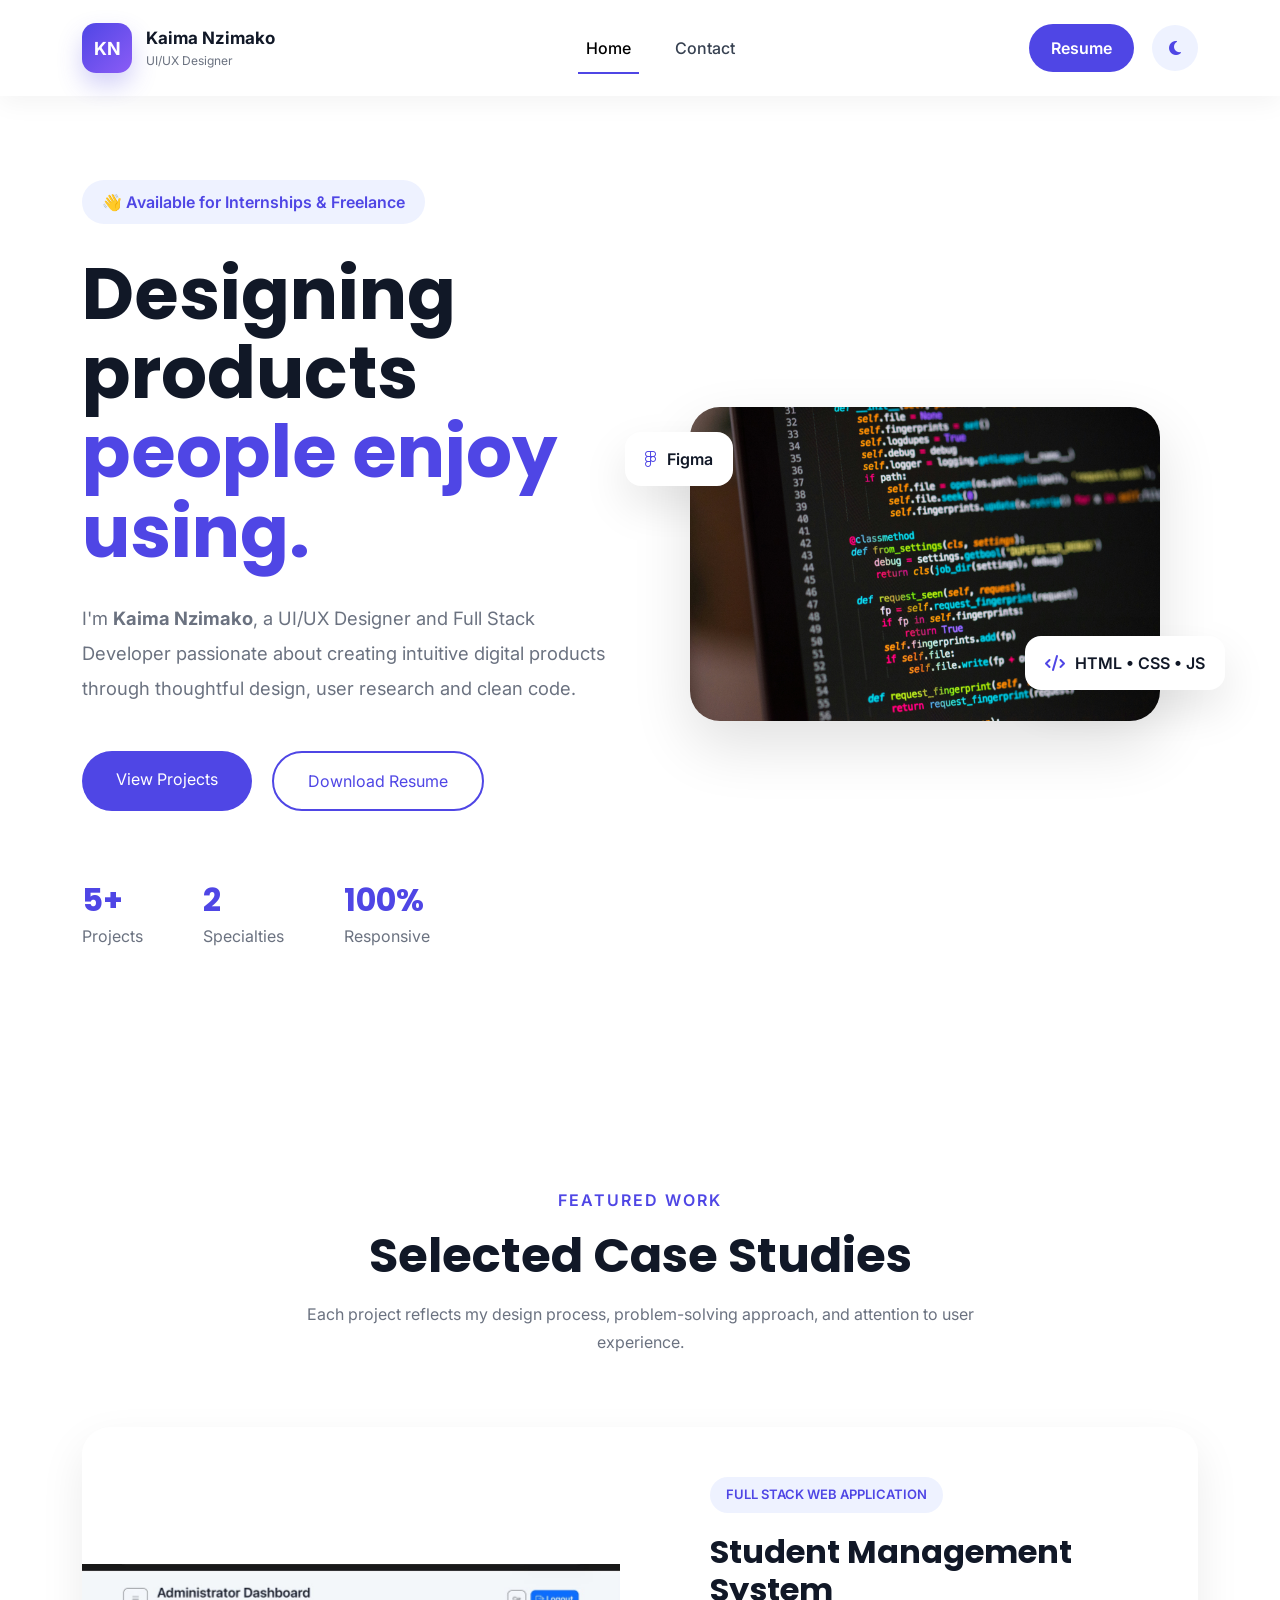
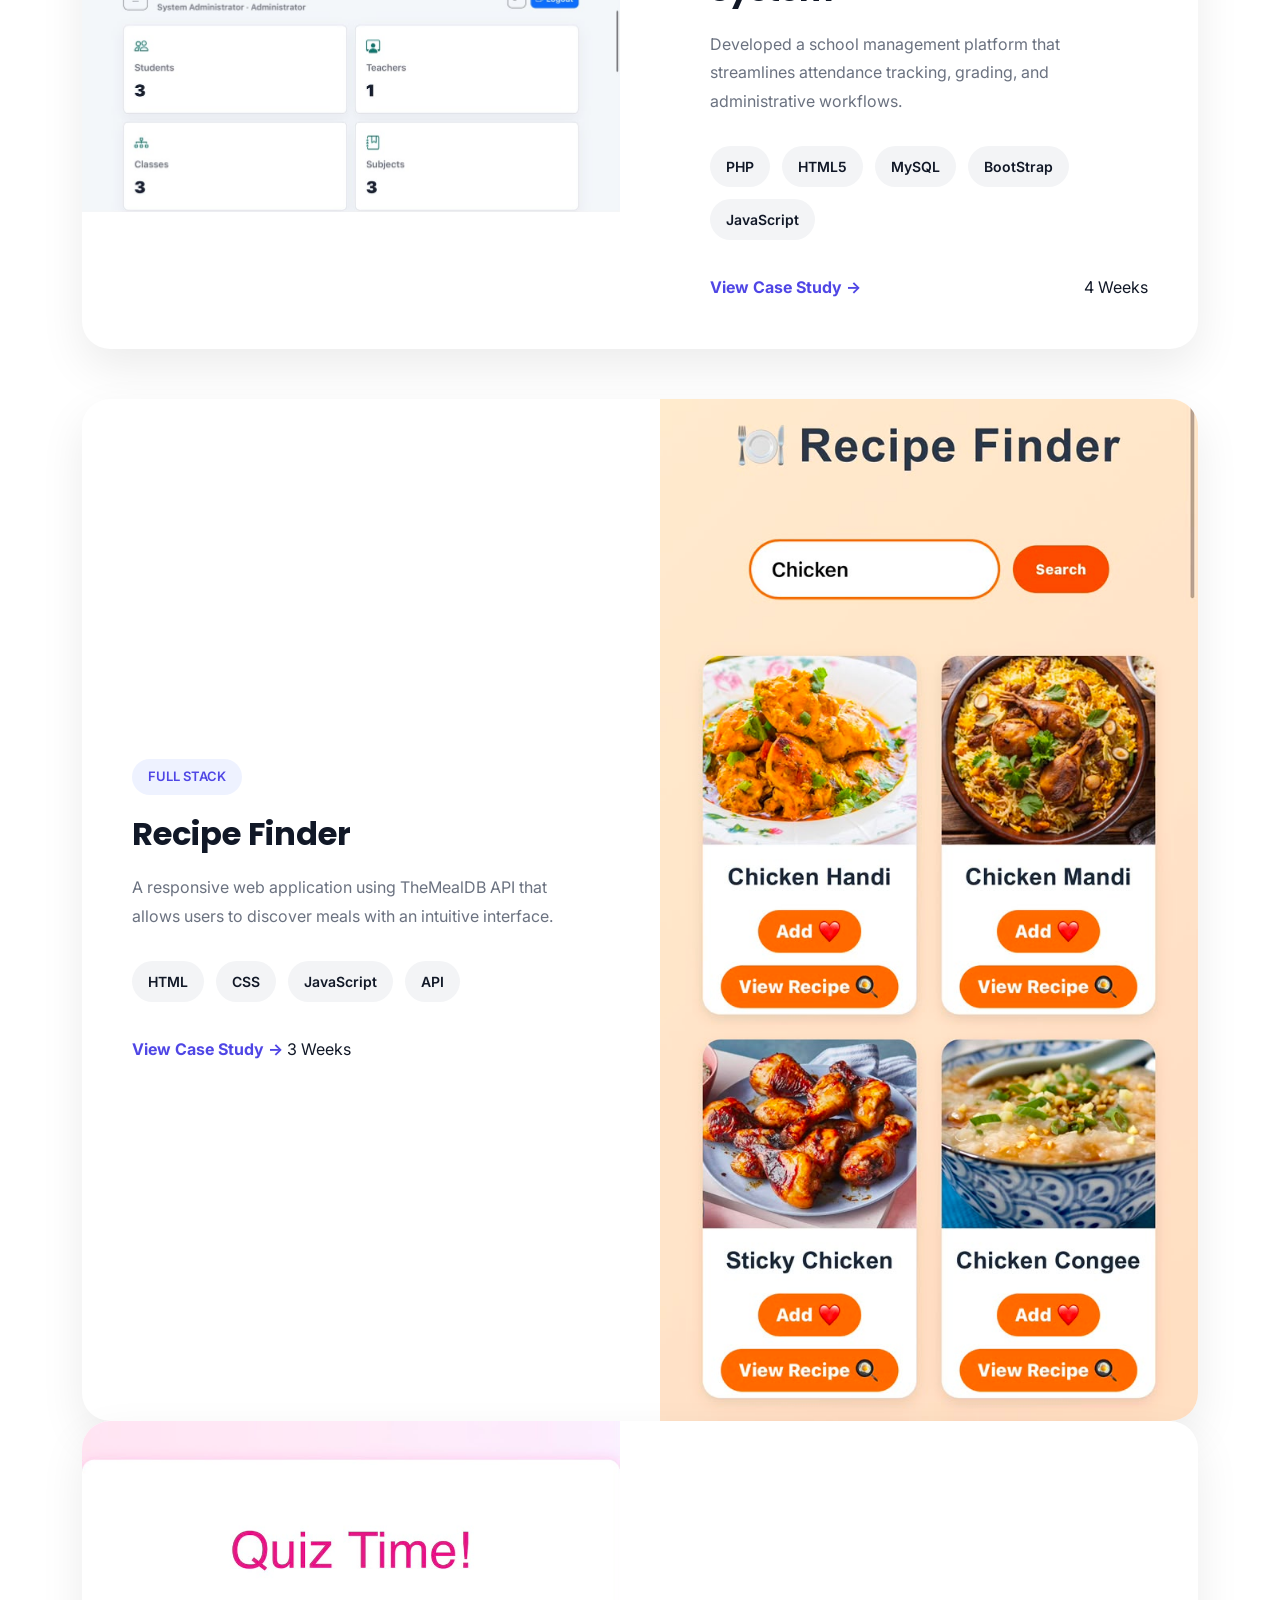
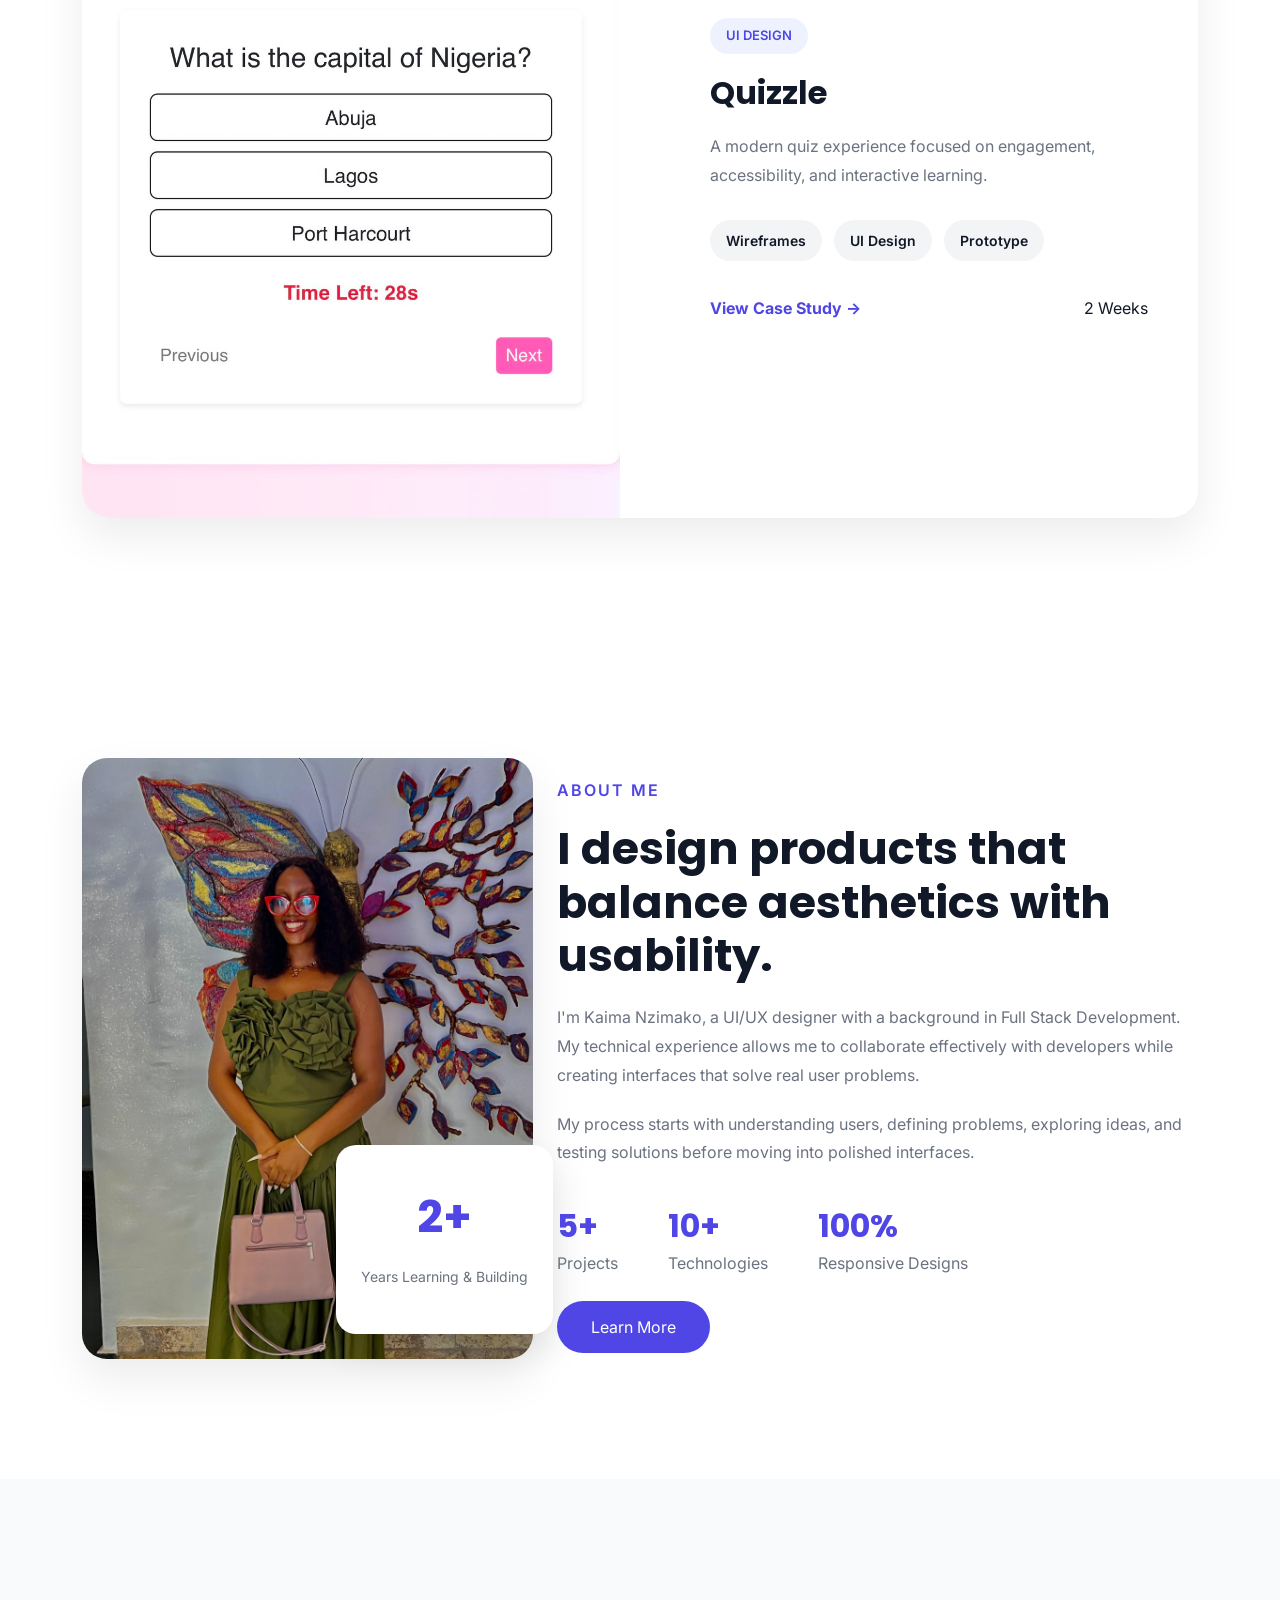
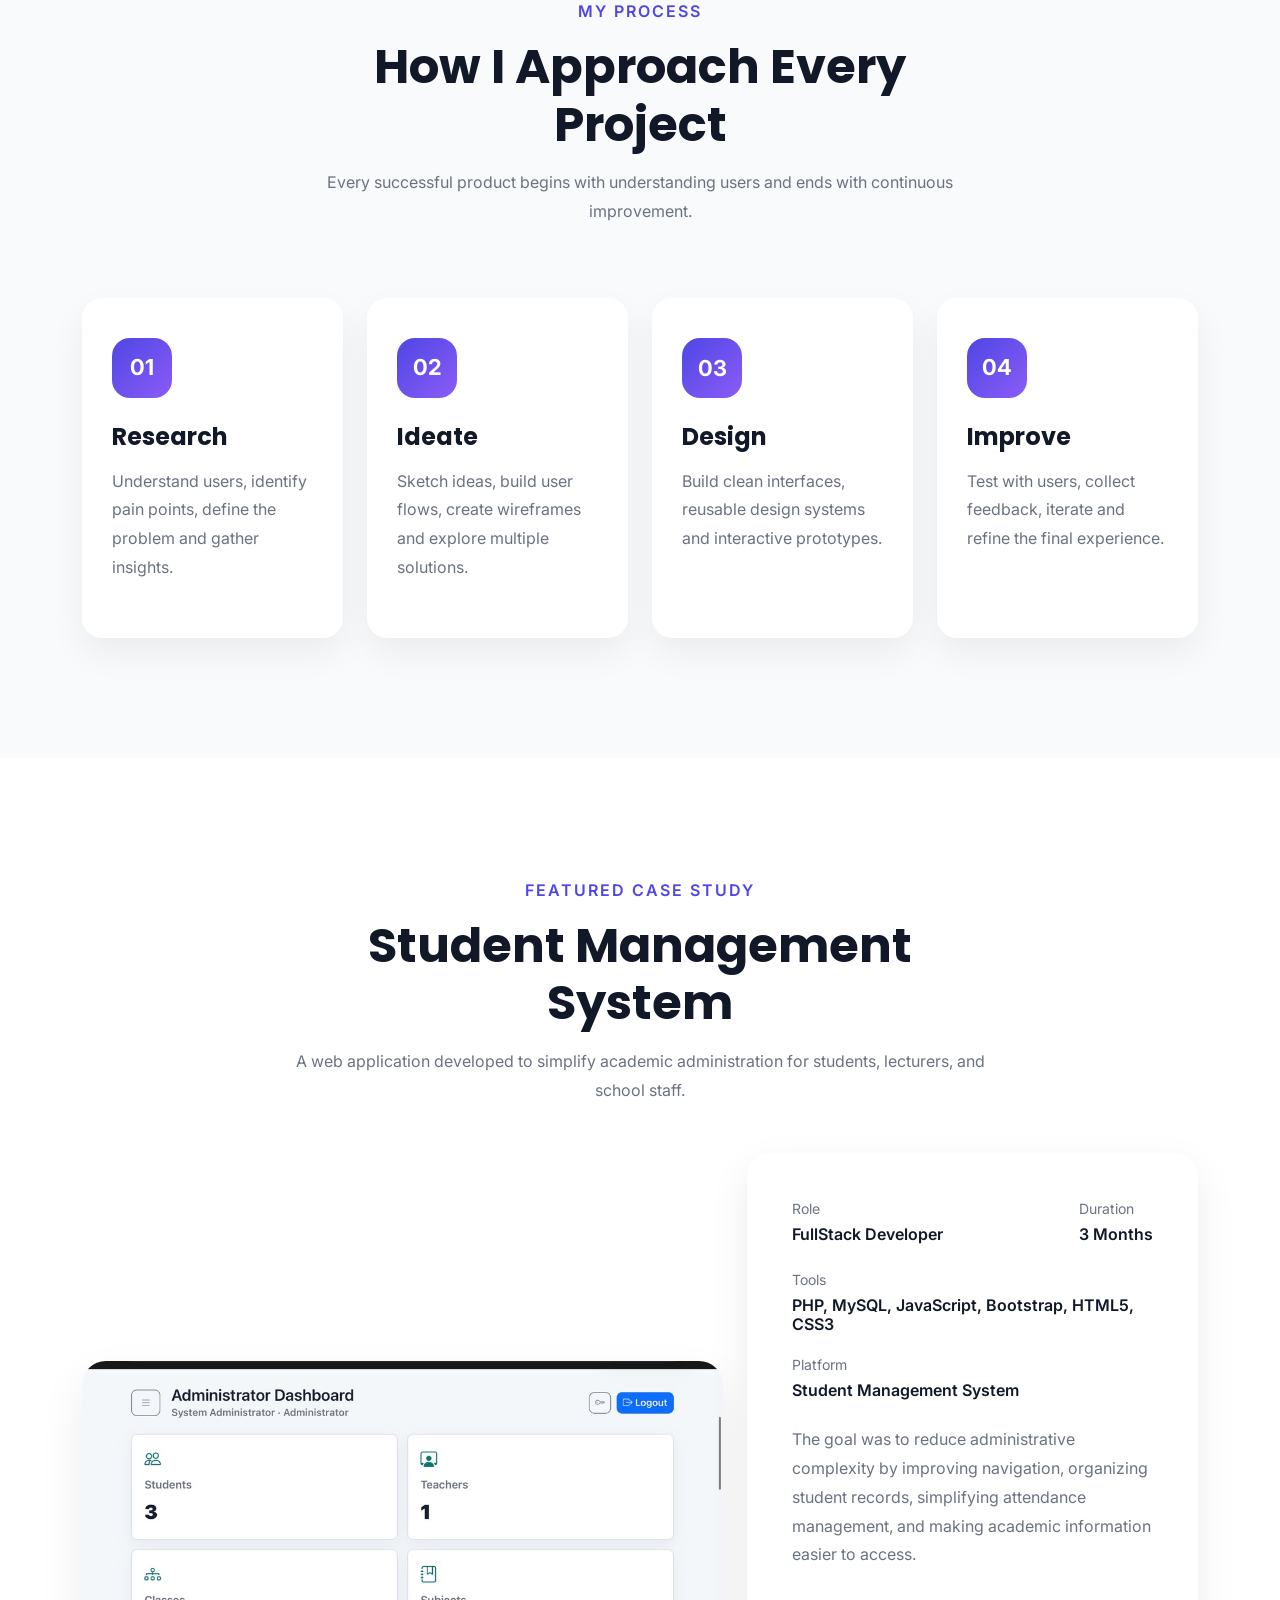
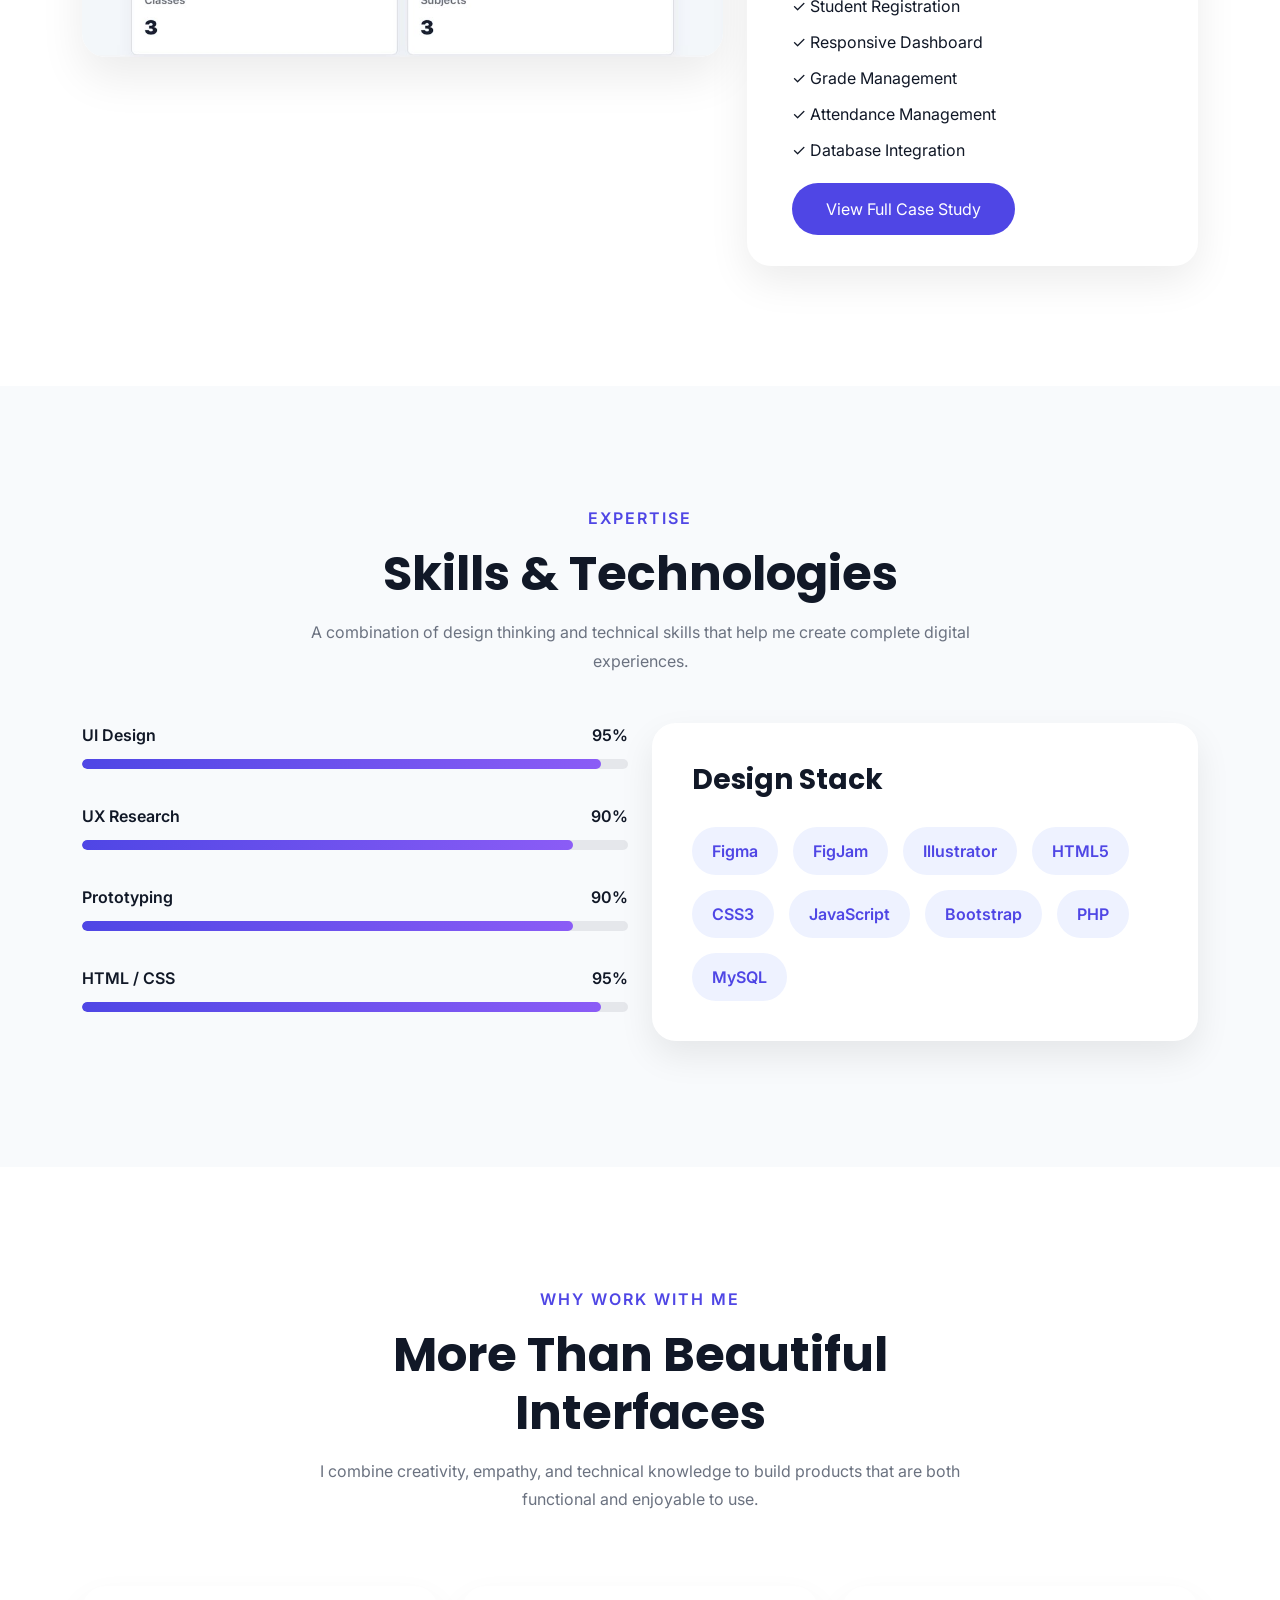
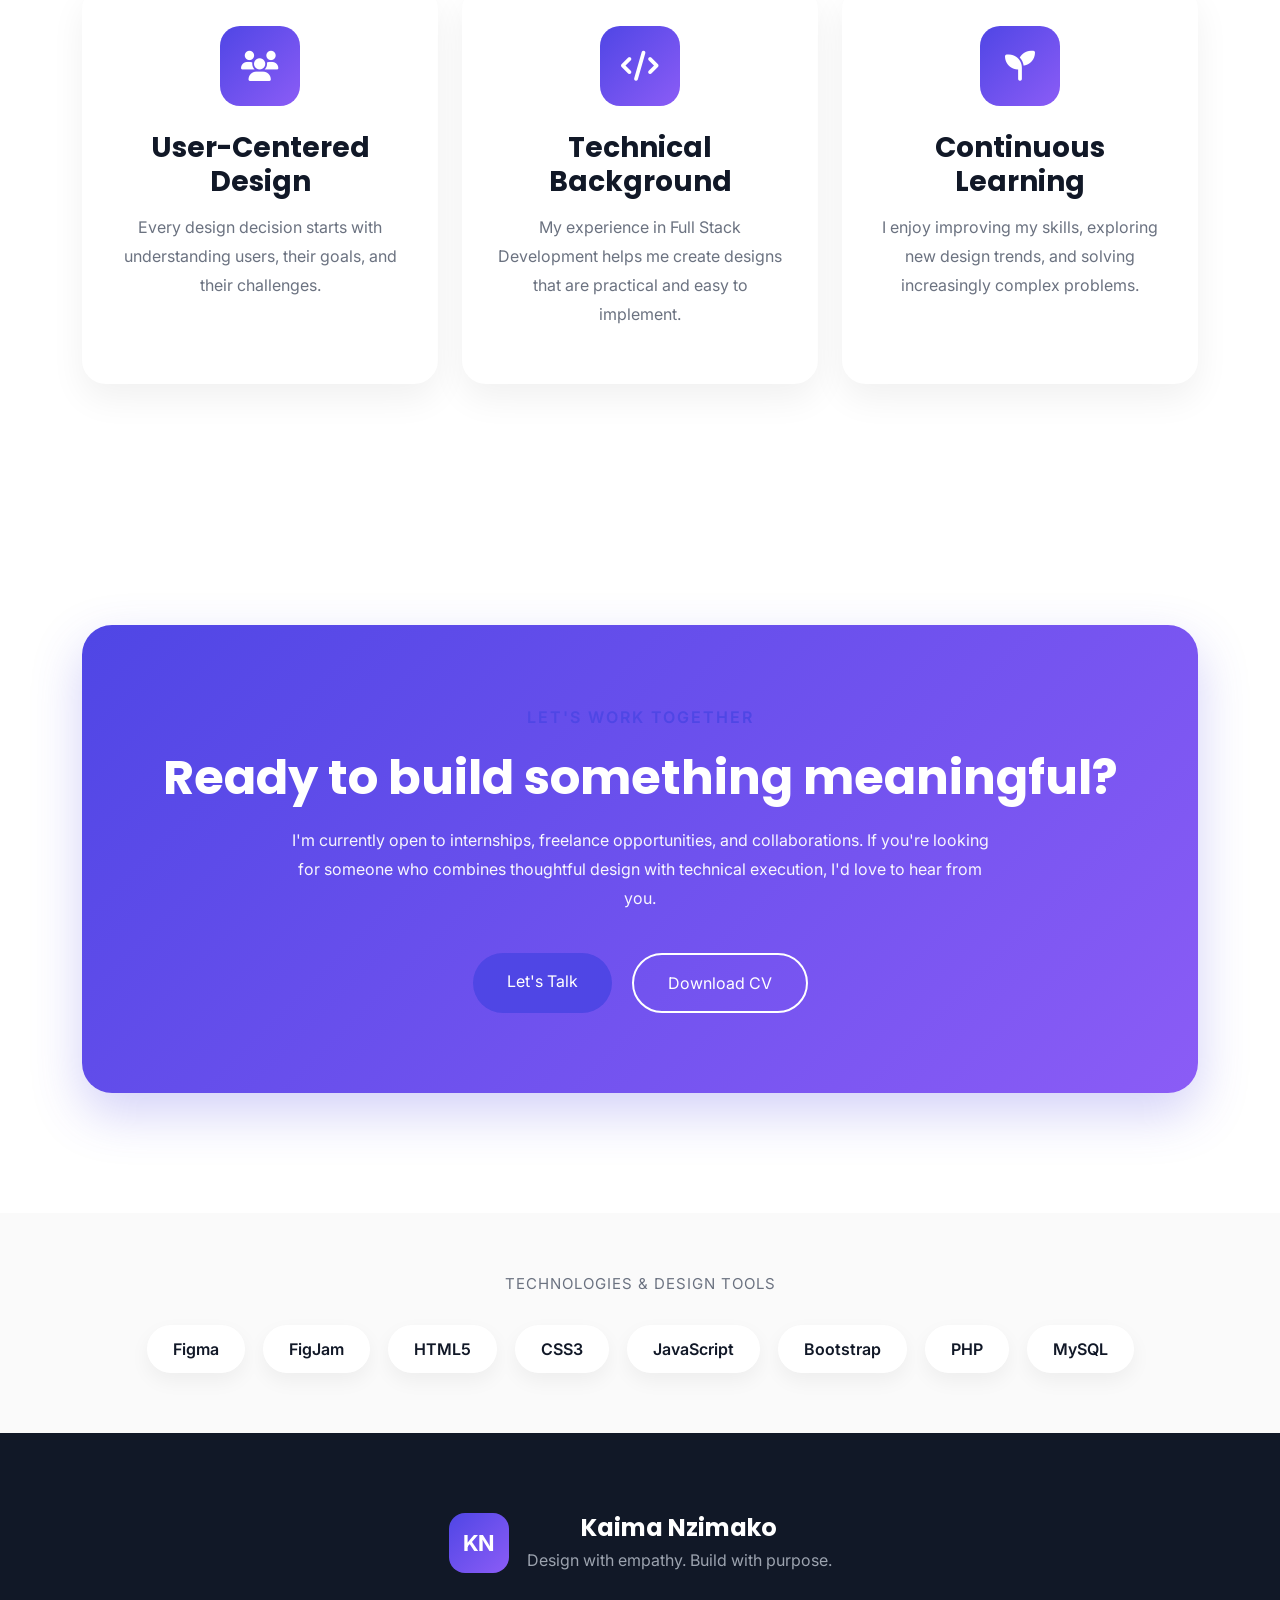
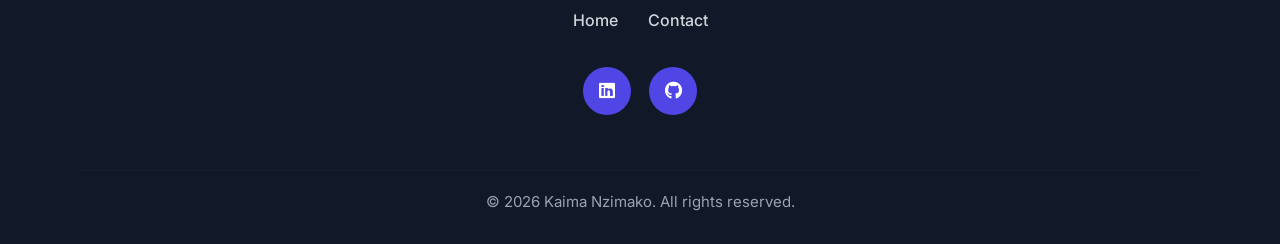
==== index.html @ 5ee88fd6 "first commit" ====
<!DOCTYPE html>
<html lang="en">

<head>
    <meta charset="UTF-8">
    <meta name="viewport" content="width=device-width, initial-scale=1.0">

    <title>Kaima Nzimako | UI/UX Designer</title>

    <meta name="description"
        content="Portfolio of Kaima Nzimako, UI/UX Designer and Full Stack Developer.">

    <!-- Google Fonts -->
    <link rel="preconnect" href="https://fonts.googleapis.com">
    <link rel="preconnect" href="https://fonts.gstatic.com" crossorigin>

    <link href="https://fonts.googleapis.com/css2?family=Poppins:wght@400;500;600;700&family=Inter:wght@400;500;600&display=swap"
        rel="stylesheet">

    <!-- Bootstrap -->
    <link href="https://cdn.jsdelivr.net/npm/bootstrap@5.3.3/dist/css/bootstrap.min.css"
        rel="stylesheet">

    <!-- Font Awesome -->
    <link rel="stylesheet"
        href="https://cdnjs.cloudflare.com/ajax/libs/font-awesome/6.5.2/css/all.min.css">

        <!-- AOS Animation -->

          <link rel="stylesheet"      
          href="https://unpkg.com/aos@2.3.4/dist/aos.css">

    <!-- Your CSS -->
    <link rel="stylesheet" href="assets/css/style.css">
    <link rel="stylesheet" href="assets/css/responsive.css">
</head>

<body>

    <!-- ================= NAVBAR ================= -->
<nav class="navbar navbar-expand-lg fixed-top custom-navbar">

    <div class="container">

        <a class="navbar-brand logo" href="index.html">

            <div class="logo-icon">
                KN
            </div>

            <div class="logo-text">
                <span>Kaima Nzimako</span>
                <small>UI/UX Designer</small>
            </div>

        </a>

        <button
            class="navbar-toggler"
            type="button"
            data-bs-toggle="collapse"
            data-bs-target="#navbarMenu"
            aria-controls="navbarMenu"
            aria-expanded="false"
            aria-label="Toggle navigation">

            <i class="fa-solid fa-bars"></i>

        </button>

        <div class="collapse navbar-collapse" id="navbarMenu">

            <ul class="navbar-nav mx-auto">

                <li class="nav-item">
                    <a class="nav-link active" href="index.html">Home</a>
                </li>

    

                <li class="nav-item">
                    <a class="nav-link" href="pages/contact.html">Contact</a>
                </li>

            </ul>

            <div class="nav-actions">

                <a
                    href="resume/kaima_nzimako_resume.pdf"
                    class="resume-btn"
                    download>

                    Resume

                </a>

                <button id="themeToggle" class="theme-btn">

                    <i class="fa-solid fa-moon"></i>

                </button>

            </div>

        </div>

    </div>

</nav>

    <!-- ================= HERO ================= -->

<section class="hero" data-aos="fade-up">

    <div class="container">

        <div class="row align-items-center gy-5">

            <!-- Left -->

            <div class="col-lg-6" data-aos="fade-right">

                <span class="hero-badge">
                    👋 Available for Internships & Freelance
                </span>

                <h1>

                    Designing products

                    <span>people enjoy using.</span>

                </h1>

                <p>

                    I'm <strong>Kaima Nzimako</strong>, a UI/UX Designer and Full Stack Developer passionate about creating intuitive digital products through thoughtful design, user research and clean code.

                </p>

                <div class="hero-buttons">

                    <a href="pages/projects.html" class="btn-primary-custom">

                        View Projects

                    </a>

                    <a href="resume/Kaima_Nzimako_Resume.pdf"
                        class="btn-secondary-custom"
                        download>

                        Download Resume

                    </a>

                </div>

                <div class="hero-stats">

                    <div>

                        <h3>5+</h3>

                        <span>Projects</span>

                    </div>

                    <div>

                        <h3>2</h3>

                        <span>Specialties</span>

                    </div>

                    <div>

                        <h3>100%</h3>

                        <span>Responsive</span>

                    </div>

                </div>

            </div>

            <!-- Right -->

            <div class="col-lg-6" data-aos="fade-left">

                <div class="hero-image-wrapper">

                    <div class="floating-card figma">

                        <i class="fa-brands fa-figma"></i>

                        Figma

                    </div>

                    <div class="floating-card code">

                        <i class="fa-solid fa-code"></i>

                        HTML • CSS • JS

                    </div>

                    <img
                        src="assets/images/hero3.jpg"
                        class="hero-image"
                        alt="Kaima Nzimako">

                </div>

            </div>

        </div>

    </div>

</section>

<!-- ================= FEATURED PROJECTS ================= -->

<section class="featured-projects" data-aos="fade-up">

    <div class="container">

        <div class="section-heading text-center">

            <span class="section-tag">
                FEATURED WORK
            </span>

            <h2>
                Selected Case Studies
            </h2>

            <p>
                Each project reflects my design process, problem-solving approach, and attention to user experience.
            </p>

        </div>

        <div class="projects-grid">

            <!-- Student Management -->

            <article class="featured-card" data-aos="fade-up">

                <div class="project-image">

                    <img src="./assets/images/student-management.jpeg"
                        alt="Student Management System">

                </div>

                <div class="project-details">

                    <span class="project-label">
                        FULL STACK WEB APPLICATION
                    </span>

                    <h3>
                        Student Management System
                    </h3>

                    <p>

                        Developed a school management platform that streamlines attendance tracking, grading, and administrative workflows.

                    </p>

                    <div class="project-tags">

                        <span>PHP</span>
                      <span>HTML5</span>
                        <span>MySQL</span>
                        <span>BootStrap</span>
                        <span>JavaScript</span>

                    </div>

                    <div class="project-footer">

                        <a href="case-studies/student-management.html" class="project-btn">

                            View Case Study →

                        </a>
                      

                        <span>4 Weeks</span>

                    </div>

                </div>

            </article>

            <!-- Recipe Finder -->

            <article class="featured-card reverse" data-aos="fade-up" data-aos-delay="150">

                <div class="project-image">

                    <img src="./assets/images/recipe-finder.jpeg"
                        alt="Recipe Finder">

                </div>

                <div class="project-details">

                    <span class="project-label">

                        FULL STACK

                    </span>

                    <h3>

                        Recipe Finder

                    </h3>

                    <p>

                        A responsive web application using TheMealDB API that allows users to discover meals with an intuitive interface.

                    </p>

                    <div class="project-tags">

                        <span>HTML</span>

                        <span>CSS</span>

                        <span>JavaScript</span>

                        <span>API</span>

                    </div>
                       <a href="case-studies/recipe-finder.html" class="project-btn">
                         View Case Study →
                        </a>

                        <span>3 Weeks</span>
                    </div>
                </div>
            </article>

            <!-- Quizzle -->

            <article class="featured-card" data-aos="fade-up" data-aos-delay="300">

                <div class="project-image">

                    <img src="./assets/images/quizzle.jpeg"
                        alt="Quizzle">

                </div>

                <div class="project-details">

                    <span class="project-label">

                        UI DESIGN

                    </span>

                    <h3>

                        Quizzle

                    </h3>

                    <p>

                        A modern quiz experience focused on engagement, accessibility, and interactive learning.

                    </p>

                    <div class="project-tags">

                        <span>Wireframes</span>

                        <span>UI Design</span>

                        <span>Prototype</span>

                    </div>

                    <div class="project-footer">

                        <a href="case-studies/quizzle.html" class="project-btn">
                            View Case Study →
                        </a>
                        

                        <span>2 Weeks</span>

                    </div>

                </div>

            </article>

        </div>

    </div>

</section>
<!-- ================= ABOUT PREVIEW ================= -->

<section class="about-preview" data-aos="fade-up">

    <div class="container">

        <div class="row align-items-center">

            <div class="col-lg-5" data-aos="fade-right">

                <div class="about-image-wrapper">

                    <img src="./assets/images/kaima.jpeg"
                        alt="Kaima Nzimako"
                        class="about-image">

                    <div class="experience-card">

                        <h2>2+</h2>

                        <p>Years Learning & Building</p>

                    </div>

                </div>

            </div>

            <div class="col-lg-7" data-aos="fade-left">

                <span class="section-tag">

                    ABOUT ME

                </span>

                <h2>

                    I design products that balance aesthetics with usability.

                </h2>

                <p>

                    I'm Kaima Nzimako, a UI/UX designer with a background in Full Stack Development. My technical experience allows me to collaborate effectively with developers while creating interfaces that solve real user problems.

                </p>

                <p>

                    My process starts with understanding users, defining problems, exploring ideas, and testing solutions before moving into polished interfaces.

                </p>

                <div class="about-stats">

                    <div>

                        <h3>5+</h3>

                        <span>Projects</span>

                    </div>

                    <div>

                        <h3>10+</h3>

                        <span>Technologies</span>

                    </div>

                    <div>

                        <h3>100%</h3>

                        <span>Responsive Designs</span>

                    </div>

                </div>

                <a href="pages/about.html"
                    class="btn-primary-custom">

                    Learn More

                </a>

            </div>

        </div>

    </div>

</section>

<!-- ================= MY PROCESS ================= -->

<section class="process-section" data-aos="fade-up">

    <div class="container">

        <div class="section-heading text-center">

            <span class="section-tag">
                MY PROCESS
            </span>

            <h2>
                How I Approach Every Project
            </h2>

            <p>

                Every successful product begins with understanding users and ends with continuous improvement.

            </p>

        </div>

        <div class="row g-4 mt-5">

            <div class="col-lg-3 col-md-6">

                <div class="process-card" data-aos="zoom-in">

                    <div class="process-number">

                        01

                    </div>

                    <h4>Research</h4>

                    <p>

                        Understand users, identify pain points, define the problem and gather insights.

                    </p>

                </div>

            </div>

            <div class="col-lg-3 col-md-6">

                <div class="process-card" data-aos="zoom-in" data-aos-delay="100">

                    <div class="process-number">

                        02

                    </div>

                    <h4>Ideate</h4>

                    <p>

                        Sketch ideas, build user flows, create wireframes and explore multiple solutions.

                    </p>

                </div>

            </div>

            <div class="col-lg-3 col-md-6">

                <div class="process-card" data-aos="zoom-in" data-aos-delay="300">

                    <div class="process-number">

                        03

                    </div>

                    <h4>Design</h4>

                    <p>

                        Build clean interfaces, reusable design systems and interactive prototypes.

                    </p>

                </div>

            </div>

            <div class="col-lg-3 col-md-6">

                <div class="process-card" data-aos="zoom-in" data-aos-delay="300">

                    <div class="process-number">

                        04

                    </div>

                    <h4>Improve</h4>

                    <p>

                        Test with users, collect feedback, iterate and refine the final experience.

                    </p>

                </div>

            </div>

        </div>

    </div>

</section>

<!-- ================= FEATURED CASE STUDY ================= -->

<section class="featured-case-study" data-aos="fade-up">

    <div class="container">

        <div class="section-heading text-center" data-aos="fade-up">

            <span class="section-tag">

                FEATURED CASE STUDY

            </span>

            <h2>

                Student Management System

            </h2>

            <p>

                A web application developed to simplify academic administration for students, lecturers, and school staff.

            </p>

        </div>

        <div class="row align-items-center mt-5">

            <div class="col-lg-7" data-aos="fade-right">

                <img src="./assets/images/student-management.jpeg"
                    alt="Student Management Dashboard"
                    class="case-study-image">

            </div>

            <div class="col-lg-5" data-aos="fade-left">

                <div class="case-study-card">

                    <div class="case-meta">

                        <div>

                            <small>Role</small>

                            <h6>FullStack Developer</h6>

                        </div>

                        <div>

                            <small>Duration</small>

                            <h6>3 Months</h6>

                        </div>

                    </div>

                    <div class="case-meta">

                        <div>

                            <small>Tools</small>

                            <h6>PHP, MySQL, JavaScript, Bootstrap, HTML5, CSS3</h6>

                        </div>

                        <div>

                            <small>Platform</small>

                            <h6>Student Management System</h6>

                        </div>

                    </div>

                    <p>

                        The goal was to reduce administrative complexity by improving navigation, organizing student records, simplifying attendance management, and making academic information easier to access.

                    </p>

                    <ul>

                        <li>✓ Student Registration</li>
                        <li>✓ Responsive Dashboard</li>
                        <li>✓ Grade Management</li>
                        <li>✓ Attendance Management</li>
                        <li>✓ Database Integration</li>

                    </ul>

                    <a href="case-studies/student-management.html"
                        class="btn-primary-custom">

                        View Full Case Study

                    </a>

                </div>

            </div>

        </div>

    </div>

</section>
<!-- ================= SKILLS ================= -->

<section class="skills-section" data-aos="fade-up">

    <div class="container">

        <div class="section-heading text-center">

            <span class="section-tag">

                EXPERTISE

            </span>

            <h2>

                Skills & Technologies

            </h2>

            <p>

                A combination of design thinking and technical skills that help me create complete digital experiences.

            </p>

        </div>

        <div class="row mt-5">

            <!-- Left -->

            <div class="col-lg-6" data-aos="fade-right">

                <div class="skill">

                    <div class="skill-title">

                        <span>UI Design</span>

                        <span>95%</span>

                    </div>

                    <div class="skill-bar">

                        <div class="skill-progress ui"></div>

                    </div>

                </div>

                <div class="skill">

                    <div class="skill-title">

                        <span>UX Research</span>

                        <span>90%</span>

                    </div>

                    <div class="skill-bar">

                        <div class="skill-progress ux"></div>

                    </div>

                </div>

                <div class="skill">

                    <div class="skill-title">

                        <span>Prototyping</span>

                        <span>90%</span>

                    </div>

                    <div class="skill-bar">

                        <div class="skill-progress proto"></div>

                    </div>

                </div>

                <div class="skill">

                    <div class="skill-title">

                        <span>HTML / CSS </span>

                        <span>95%</span>

                    </div>

                    <div class="skill-bar">

                        <div class="skill-progress html"></div>

                    </div>

                </div>

            </div>

            <!-- Right -->

            <div class="col-lg-6" data-aos="fade-left">

                <div class="tools-card">

                    <h3>Design Stack</h3>

                    <div class="tool-grid">

                        <span>Figma</span>

                        <span>FigJam</span>

                        <span>Illustrator</span>

                        <span>HTML5</span>

                        <span>CSS3</span>

                        <span>JavaScript</span>

                        <span>Bootstrap</span>

                        <span>PHP</span>

                        <span>MySQL</span>

                    </div>

                </div>

            </div>

        </div>

    </div>

</section>

<!-- ================= WHY WORK WITH ME ================= -->

<section class="why-me" data-aos="fade-up">

    <div class="container">

        <div class="section-heading text-center">

            <span class="section-tag">

                WHY WORK WITH ME

            </span>

            <h2>

                More Than Beautiful Interfaces

            </h2>

            <p>

                I combine creativity, empathy, and technical knowledge to build products that are both functional and enjoyable to use.

            </p>

        </div>

        <div class="row g-4 mt-5">

            <div class="col-lg-4">

                <div class="why-card" data-aos="flip-left">

                    <div class="why-icon">

                        <i class="fa-solid fa-users"></i>

                    </div>

                    <h3>User-Centered Design</h3>

                    <p>

                        Every design decision starts with understanding users, their goals, and their challenges.

                    </p>

                </div>

            </div>

            <div class="col-lg-4">

                <div class="why-card" data-aos="flip-left" data-aos-delay="150">

                    <div class="why-icon">

                        <i class="fa-solid fa-code"></i>

                    </div>

                    <h3>Technical Background</h3>

                    <p>

                        My experience in Full Stack Development helps me create designs that are practical and easy to implement.

                    </p>

                </div>

            </div>

            <div class="col-lg-4">

                <div class="why-card" data-aos="flip-left" data-aos-delay="300">

                    <div class="why-icon">

                        <i class="fa-solid fa-seedling"></i>

                    </div>

                    <h3>Continuous Learning</h3>

                    <p>

                        I enjoy improving my skills, exploring new design trends, and solving increasingly complex problems.

                    </p>

                </div>

            </div>

        </div>

    </div>

</section>
<!-- ================= CTA ================= -->

<section class="cta-section" data-aos="fade-up">

    <div class="container">

        <div class="cta-box" data-aos="zoom-in">

            <span class="section-tag">
                LET'S WORK TOGETHER
            </span>

            <h2>
                Ready to build something meaningful?
            </h2>

            <p>
                I'm currently open to internships, freelance opportunities, and collaborations. If you're looking for someone who combines thoughtful design with technical execution, I'd love to hear from you.
            </p>

            <div class="cta-buttons">

                <a href="pages/contact.html" class="btn-primary-custom">
                    Let's Talk
                </a>

                <a href="assets/resume/kaima_nzimako_resume.pdf"
                    download
                    class="btn-secondary-custom">

                    Download CV

                </a>

            </div>

        </div>

    </div>

</section>


         <!-- ================= TRUSTED TOOLS ================= -->

<section class="tools-section" data-aos="fade-up">

    <div class="container">

        <p class="tools-title">

            Technologies & Design Tools

        </p>

        <div class="tools-wrapper" data-aos="fade-up">

            <span>Figma</span>

            <span>FigJam</span>

            <span>HTML5</span>

            <span>CSS3</span>

            <span>JavaScript</span>

            <span>Bootstrap</span>

            <span>PHP</span>

            <span>MySQL</span>

        </div>

    </div>

</section>

       <!-- ================= FOOTER ================= -->

<footer class="footer" data-aos="fade-up">

    <div class="container">

        <div class="footer-logo">

            <div class="logo-box">
                KN
            </div>

            <div>
                <h4>Kaima Nzimako</h4>
                <p>Design with empathy. Build with purpose.</p>
            </div>

        </div>

        <div class="footer-links">

            <a href="index.html">Home</a>
            <a href="pages/contact.html">Contact</a>

        </div>

        <div class="footer-socials">

            <a href="https://www.linkedin.com/in/kachisicho-nzimako-9781a5349?utm_source=share_via&utm_content=profile&utm_medium=member_ios">
                <i class="fab fa-linkedin"></i>
            </a>

            <a href="https://github.com/PurplePirate28">
                <i class="fab fa-github"></i>
            </a>

        </div>

        <hr>

        <p class="copyright">
            © 2026 Kaima Nzimako. All rights reserved.
        </p>

    </div>

</footer>

          <button id="backToTop">
            <i class="fa-solid fa-arrow-up"></i>
          </button>
   
    <!-- Bootstrap -->

    <script src="https://cdn.jsdelivr.net/npm/bootstrap@5.3.3/dist/js/bootstrap.bundle.min.js"></script>

    <!-- JavaScript -->
  
    
<script src="https://unpkg.com/aos@2.3.4/dist/aos.js"></script>

<script>
AOS.init({

    duration:900,

    once:true,

    offset:100

});

</script>

<script src="assets/js/app.js"></script>
</body>
</html>
---- assets/css/style.css ----
/* =========================
   GOOGLE FONTS & VARIABLES
========================= */

:root{
    --primary:#4F46E5;
    --secondary:#8B5CF6;
    --dark:#111827;
    --white:#ffffff;
    --gray:#6B7280;
    --light:#F9FAFB;
    --shadow:0 15px 35px rgba(0,0,0,.08);
    --radius:18px;
}

*{
    margin:0;
    padding:0;
    box-sizing:border-box;
}

html{
    scroll-behavior:smooth;
}

body{
    font-family:'Inter',sans-serif;
    background:var(--white);
    color:var(--dark);
}

h1,h2,h3,h4{
    font-family:'Poppins',sans-serif;
    font-weight:700;
}

a{
    text-decoration:none;
}

/* =========================
   NAVBAR
========================= */

.custom-navbar{
    background:rgba(255,255,255,.92);
    backdrop-filter:blur(16px);
    padding:18px 0;
    transition:.35s;
    box-shadow:0 6px 25px rgba(0,0,0,.05);
}

.navbar-scrolled{
    padding:12px 0;
    background:rgba(255,255,255,.96);
}

.logo{
    display:flex;
    align-items:center;
    gap:14px;
    text-decoration:none;
}

.logo-icon{
    width:50px;
    height:50px;
    border-radius:14px;
    background:linear-gradient(135deg,#4F46E5,#8B5CF6);
    display:flex;
    align-items:center;
    justify-content:center;
    color:#fff;
    font-weight:700;
    font-size:18px;
    box-shadow:0 12px 24px rgba(79,70,229,.25);
}

.logo-text{
    display:flex;
    flex-direction:column;
}

.logo-text span{
    font-weight:700;
    color:#111827;
    font-size:17px;
}

.logo-text small{
    color:#6B7280;
    font-size:12px;
}

.nav-link{
    color:#374151;
    margin:0 14px;
    font-weight:500;
    position:relative;
    transition:.3s;
}

.nav-link::after{
    content:"";
    position:absolute;
    left:0;
    bottom:-6px;
    width:0;
    height:2px;
    background:#4F46E5;
    transition:.3s;
}

.nav-link:hover::after,
.nav-link.active::after{
    width:100%;
}

.nav-link:hover,
.nav-link.active{
    color:#4F46E5;
}

.nav-actions{
    display:flex;
    align-items:center;
    gap:18px;
}

.resume-btn{
    background:#4F46E5;
    color:#fff;
    padding:12px 22px;
    border-radius:50px;
    font-weight:600;
    transition:.3s;
}

.resume-btn:hover{
    background:#4338CA;
    color:#fff;
}

.theme-btn{
    width:46px;
    height:46px;
    border:none;
    border-radius:50%;
    background:#EEF2FF;
    color:#4F46E5;
    cursor:pointer;
    transition:.3s;
}

.theme-btn:hover{
    transform:rotate(20deg);
}

/* =========================
   HERO
========================= */
/* =========================
   PREMIUM HERO
========================= */

.hero{
    padding:180px 0 120px;
}

.hero-badge{
    display:inline-block;
    padding:10px 20px;
    border-radius:50px;
    background:#EEF2FF;
    color:var(--primary);
    font-weight:600;
    margin-bottom:30px;
}

.hero h1{
    font-size:4.5rem;
    line-height:1.1;
    margin-bottom:30px;
    max-width:650px;
}

.hero h1 span{
    color:var(--primary);
}

.hero p{
    font-size:1.15rem;
    color:var(--gray);
    line-height:1.9;
    max-width:560px;
    margin-bottom:45px;
}

.hero-buttons{
    display:flex;
    gap:20px;
    flex-wrap:wrap;
}

.hero-stats{
    display:flex;
    gap:60px;
    margin-top:70px;
}

.hero-stats h3{
    color:var(--primary);
    font-size:2rem;
    margin-bottom:5px;
}

.hero-stats span{
    color:var(--gray);
}

.hero-image-wrapper{
    position:relative;
    display:flex;
    justify-content:center;
    align-items:center;
}

.hero-image{
    width:100%;
    max-width:470px;
    border-radius:30px;
    box-shadow:0 25px 60px rgba(0,0,0,.12);
}

.floating-card{
    position:absolute;
    background:white;
    padding:15px 20px;
    border-radius:16px;
    box-shadow:0 20px 45px rgba(0,0,0,.10);
    font-weight:600;
    display:flex;
    align-items:center;
    gap:10px;
}

.floating-card i{
    color:var(--primary);
}

.figma{
    top:8%;
    left:-5%;
}

.code{
    bottom:10%;
    right:-5%;
}

.btn-primary-custom{
    background:var(--primary);
    color:white;
    padding:16px 34px;
    border-radius:50px;
    transition:.3s;
}

.btn-primary-custom:hover{
    transform:translateY(-4px);
    box-shadow:0 18px 35px rgba(79,70,229,.35);
}

.btn-secondary-custom{
    border:2px solid var(--primary);
    color:var(--primary);
    padding:16px 34px;
    border-radius:50px;
    transition:.3s;
}

.btn-secondary-custom:hover{
    transform:translateY(-4px);
}
  /* ==========================
   PROJECT DEMO
========================== */

.project-demo{

    padding:100px 0;

}

.demo-card{

    max-width:900px;
    width:100%;
    margin:0 auto;
    background:linear-gradient(135deg,#4F46E5,#8B5CF6);
    border-radius:30px;
    padding:70px 50px;
    text-align:center;
    color:white;
    box-shadow:0 25px 60px rgba(79,70,229,.25);

}

.demo-card h2{

    margin:18px 0;

    font-size:2.6rem;

}

.demo-card p{

    max-width:650px;

    margin:20px auto;

    line-height:1.8;

    opacity:.95;

}

.demo-buttons{

    display:flex;
    justify-content:center;
    gap:20px;
    align-items:center;

    flex-wrap:wrap;

}

.demo-card .btn-primary-custom{

    background:white;

    color:#4F46E5;

}

.demo-card .btn-primary-custom:hover{

    background:#EEF2FF;

}

.demo-card .btn-secondary-custom{

    border:2px solid white;

    color:white;

}

.demo-card .btn-secondary-custom:hover{

    background:white;

    color:#4F46E5;

}
/* =========================
   DARK MODE
========================= */
.dark-mode{
    background:#111827;
    color:#fff;
}

.dark-mode .custom-navbar{
    background:rgba(17,24,39,.94);
}

.dark-mode .logo-text span{
    color:#fff;
}

.dark-mode .nav-link{
    color:#E5E7EB;
}

.dark-mode .nav-link:hover,
.dark-mode .nav-link.active{
    color:#A5B4FC;
}

.dark-mode .theme-btn{
    background:#374151;
    color:#fff;
}
.dark-mode .hero-badge{
    background:#1E293B;
}

.dark-mode .floating-card{
    background:#1F2937;
    color:white;
}

.dark-mode .hero p{
    color:#D1D5DB;
}

.dark-mode .hero-stats span{
    color:#CBD5E1;
}
.dark-mode .featured-card{
    background:#1F2937;
}

.dark-mode .project-tags span{
    background:#374151;
    color:white;
}

.dark-mode .project-details p{
    color:#CBD5E1;
}

.dark-mode .project-label{
    background:#312E81;
}
.dark-mode .about-preview,
.dark-mode .featured-projects,
.dark-mode .skills-section,
.dark-mode .why-me,
.dark-mode .featured-case-study,
.dark-mode .process-section,
.dark-mode .tools-section,
.dark-mode .journey{
    background:#111827;
}

.dark-mode .about-preview p,
.dark-mode .process-card p,
.dark-mode .why-card p,
.dark-mode .case-study-card p,
.dark-mode .section-heading p,
.dark-mode .timeline-content p{
    color:#D1D5DB;
}

.dark-mode .process-card,
.dark-mode .why-card,
.dark-mode .tools-card,
.dark-mode .case-study-card,
.dark-mode .timeline-content,
.dark-mode .experience-card{
    background:#1F2937;
}

.dark-mode h1,
.dark-mode h2,
.dark-mode h3,
.dark-mode h4,
.dark-mode h5,
.dark-mode h6{
    color:white;
}
.dark-mode .meta-card{
    background:#1F2937;
}

.dark-mode .meta-card small{
    color:#CBD5E1;
}
.dark-mode .case-overview{
    background:#111827;
}

.dark-mode .overview-card{
    background:#1F2937;
}

.dark-mode .overview-card p{
    color:#CBD5E1;
}
.dark-mode .role-card{
    background:#1F2937;
}

.dark-mode .role-card p{
    color:#CBD5E1;
}

.dark-mode .role-grid div{
    background:#374151;
    color:#fff;
}
 .dark-mode .tech-stack{
    background:#111827;
}

.dark-mode .tech-card{
    background:#1F2937;
}

.dark-mode .tech-card p{
    color:#CBD5E1;
}
.dark-mode .gallery-item p{
    color:#CBD5E1;
}

/* ===========================
   PROJECT GALLERY
=========================== */

.project-gallery{
    padding:120px 0;
}

.gallery-item{
    margin-bottom:90px;
}

.gallery-image{
    width:100%;
    border-radius:22px;
    box-shadow:0 20px 50px rgba(0,0,0,.12);
    transition:.4s;
}

.gallery-image:hover{
    transform:scale(1.03);
}

.gallery-item h3{
    margin-bottom:20px;
}

.gallery-item p{
    color:var(--gray);
    line-height:1.9;
}
 /*=========================
DESIGN DECISIONS
=========================*/

.decision-grid{
    display:grid;
    grid-template-columns:repeat(2,1fr);
    gap:30px;
    margin-top:60px;
}

.decision-card{
    background:#fff;
    padding:40px;
    border-radius:22px;
    box-shadow:0 15px 40px rgba(0,0,0,.06);
    transition:.35s;
}

.decision-card:hover{
    transform:translateY(-10px);
}

.decision-card h3{
    margin-bottom:18px;
}

.decision-card p{
    color:var(--gray);
    line-height:1.8;
}
/* ===========================
   PROJECT OVERVIEW
=========================== */

.case-overview{
    padding:120px 0;
    background:var(--light);
}

.overview-card{
    background:#fff;
    padding:40px;
    border-radius:24px;
    height:100%;
    box-shadow:0 15px 40px rgba(0,0,0,.08);
    transition:.35s;
}

.overview-card:hover{
    transform:translateY(-8px);
}

.overview-icon{
    width:70px;
    height:70px;
    border-radius:18px;
    background:linear-gradient(135deg,#4F46E5,#8B5CF6);
    display:flex;
    align-items:center;
    justify-content:center;
    color:#fff;
    font-size:28px;
    margin-bottom:25px;
}

.overview-card h3{
    margin-bottom:18px;
}

.overview-card p{
    color:var(--gray);
    line-height:1.8;
}
/* ===========================
   OBJECTIVES & ROLE
=========================== */

.project-details{
    padding:120px 0;
}

.check-list{
    list-style:none;
    padding:0;
    margin-top:35px;
}

.check-list li{
    display:flex;
    align-items:center;
    gap:15px;
    margin-bottom:20px;
    font-size:18px;
}

.check-list i{
    color:var(--primary);
    font-size:22px;
}

.role-card{
    background:#fff;
    padding:45px;
    border-radius:24px;
    box-shadow:0 18px 45px rgba(0,0,0,.08);
}

.role-card p{
    color:var(--gray);
    margin:25px 0;
    line-height:1.8;
}

.role-grid{
    display:grid;
    grid-template-columns:repeat(2,1fr);
    gap:20px;
}

.role-grid div{
    background:#EEF2FF;
    padding:18px;
    border-radius:16px;
    font-weight:600;
    display:flex;
    align-items:center;
    gap:12px;
}

.role-grid i{
    color:var(--primary);
}
/* ===========================
   TECH STACK
=========================== */

.tech-stack{
    padding:120px 0;
    background:#F8FAFC;
}

.tech-card{
    background:#fff;
    padding:40px 30px;
    text-align:center;
    border-radius:24px;
    box-shadow:0 15px 35px rgba(0,0,0,.08);
    transition:.35s;
    height:100%;
}

.tech-card:hover{
    transform:translateY(-10px);
}

.tech-card i{
    font-size:55px;
    color:var(--primary);
    margin-bottom:25px;
}

.tech-card h4{
    margin-bottom:15px;
}

.tech-card p{
    color:var(--gray);
    line-height:1.8;
}
/* ==========================
   TOOLS SECTION
========================== */

.tools-section{
    padding:60px 0;
    background:#fafafa;
}

.tools-title{
    text-align:center;
    color:#6B7280;
    font-size:15px;
    margin-bottom:30px;
    letter-spacing:1px;
    text-transform:uppercase;
}

.tools-wrapper{
    display:flex;
    justify-content:center;
    flex-wrap:wrap;
    gap:18px;
}

.tools-wrapper span{
    padding:12px 26px;
    background:white;
    border-radius:50px;
    box-shadow:0 8px 20px rgba(0,0,0,.05);
    font-weight:600;
    transition:.3s;
}

.tools-wrapper span:hover{
    transform:translateY(-5px);
    background:var(--primary);
    color:white;
}

/* ===========================
   WHAT I DO
=========================== */

.what-i-do{
    padding:120px 0;
    background:#F8FAFC;
}

.section-heading{
    max-width:700px;
    margin:auto;
}

.section-tag{
    color:var(--primary);
    font-weight:600;
    letter-spacing:2px;
}

.section-heading h2{
    font-size:3rem;
    margin:15px 0;
}

.section-heading p{
    color:var(--gray);
    line-height:1.8;
}

.service-card{
    background:white;
    padding:45px;
    border-radius:20px;
    box-shadow:0 15px 40px rgba(0,0,0,.06);
    transition:.35s;
    height:100%;
}

.service-card:hover{
    transform:translateY(-12px) scale(1.02);
}

.service-icon{
    width:70px;
    height:70px;
    border-radius:18px;
    background:#EEF2FF;
    display:flex;
    align-items:center;
    justify-content:center;
    font-size:32px;
    margin-bottom:25px;
}

.service-card h3{
    margin-bottom:15px;
}

.service-card p{
    color:var(--gray);
    margin-bottom:20px;
}

.service-card ul{
    list-style:none;
    padding:0;
}

.service-card li{
    margin-bottom:12px;
    position:relative;
    padding-left:24px;
}

.service-card li::before{
    content:"✓";
    position:absolute;
    left:0;
    color:var(--primary);
    font-weight:bold;
}
/* =========================
   FEATURED PROJECTS
========================= */

.featured-projects{
    padding:120px 0;
}

.projects-grid{
    display:flex;
    flex-direction:column;
    gap:50px;
    margin-top:70px;
}

.featured-card{
    display:grid;
    grid-template-columns:1fr 1fr;
    gap:40px;
    align-items:center;
    background:white;
    border-radius:28px;
    overflow:hidden;
    box-shadow:0 18px 45px rgba(0,0,0,.08);
    transition:.35s;
}

.featured-card:hover{
    transform:translateY(-8px);
}

.featured-card.reverse .project-image{
    order:2;
}

.featured-card.reverse .project-details{
    order:1;
}

.project-image img{
    width:100%;
    height:100%;
    object-fit:cover;
    display:block;
}

.project-details{
    padding:50px;
}

.project-label{
    display:inline-block;
    padding:8px 16px;
    background:#EEF2FF;
    color:var(--primary);
    border-radius:30px;
    font-size:13px;
    font-weight:600;
    margin-bottom:20px;
}

.project-details h3{
    font-size:2rem;
    margin-bottom:20px;
}

.project-details p{
    color:var(--gray);
    line-height:1.8;
    margin-bottom:30px;
}

.project-tags{
    display:flex;
    flex-wrap:wrap;
    gap:12px;
    margin-bottom:35px;
}

.project-tags span{
    background:#F3F4F6;
    padding:10px 16px;
    border-radius:30px;
    font-size:14px;
    font-weight:600;
}

.project-footer{
    display:flex;
    justify-content:space-between;
    align-items:center;
}

.project-btn{
    color:var(--primary);
    font-weight:700;
}

.project-btn:hover{
    color:#4338CA;
}

/* ===========================
   ABOUT PREVIEW
=========================== */

.about-preview{

    padding:120px 0;

}

.about-image-wrapper{

    position:relative;

}

.about-image{

    width:100%;

    border-radius:25px;

    box-shadow:0 20px 45px rgba(0,0,0,.08);

}

.experience-card{

    position:absolute;

    bottom:25px;

    right:-20px;

    background:white;

    padding:25px;

    border-radius:20px;

    text-align:center;

    box-shadow:0 15px 40px rgba(0,0,0,.12);

}

.experience-card h2{

    color:var(--primary);

    margin:0;

    font-size:2.3rem;

}

.experience-card p{

    margin:5px 0 0;

    color:var(--gray);

    font-size:14px;

}

.about-preview h2{

    font-size:2.8rem;

    margin:20px 0;

}

.about-preview p{

    color:var(--gray);

    line-height:1.8;

    margin-bottom:20px;

}

.about-stats{

    display:flex;

    gap:50px;

    margin:40px 0;

}

.about-stats h3{

    color:var(--primary);

    font-size:2rem;

    margin-bottom:5px;

}

.about-stats span{

    color:var(--gray);

}

/* ===========================
   MY PROCESS
=========================== */

.process-section{

    padding:120px 0;

    background:#F9FAFB;

}

.process-card{

    background:white;

    border-radius:20px;

    padding:40px 30px;

    height:100%;

    box-shadow:0 15px 35px rgba(0,0,0,.06);

    transition:.35s;

    position:relative;

    overflow:hidden;

}

.process-card:hover{

    transform:translateY(-12px) scale(1.02);

}

.process-number{

    width:60px;

    height:60px;

    border-radius:18px;

    background:linear-gradient(135deg,#4F46E5,#8B5CF6);

    color:white;

    display:flex;

    align-items:center;

    justify-content:center;

    font-weight:700;

    font-size:22px;

    margin-bottom:25px;

}

.process-card h4{

    margin-bottom:15px;

}

.process-card p{

    color:var(--gray);

    line-height:1.8;

}
/* ===========================
   FEATURED CASE STUDY
=========================== */

.featured-case-study{

    padding:120px 0;

}

.case-study-image{

    width:100%;

    border-radius:24px;

    box-shadow:0 20px 45px rgba(0,0,0,.08);

}

.case-study-card{

    background:white;

    padding:45px;

    border-radius:24px;

    box-shadow:0 15px 40px rgba(0,0,0,.08);

}

.case-meta{

    display:flex;

    justify-content:space-between;

    margin-bottom:25px;

}

.case-meta small{

    color:var(--gray);

    display:block;

    margin-bottom:6px;

}

.case-meta h6{

    font-weight:600;

    margin:0;

}

.case-study-card p{

    color:var(--gray);

    line-height:1.8;

    margin:25px 0;

}

.case-study-card ul{

    list-style:none;

    padding:0;

    margin-bottom:35px;

}

.case-study-card li{

    margin-bottom:12px;

    color:var(--dark);

}
/* ===========================
   SKILLS
=========================== */

.skills-section{

    padding:120px 0;

    background:#F8FAFC;

}

.skill{

    margin-bottom:35px;

}

.skill-title{

    display:flex;

    justify-content:space-between;

    margin-bottom:12px;

    font-weight:600;

}

.skill-bar{

    height:10px;

    background:#E5E7EB;

    border-radius:50px;

    overflow:hidden;

}

.skill-progress{
    width:0;
    height:100%;
    transition:.2s;
    border-radius:50px;
    background:linear-gradient(90deg,#4F46E5,#8B5CF6);
}

.skill-progress.ui{

    width:95%;

}

.skill-progress.ux{

    width:90%;

}

.skill-progress.proto{

    width:90%;

}

.skill-progress.html{

    width:95%;

}

.tools-card{

    background:white;

    border-radius:24px;

    padding:40px;

    box-shadow:0 15px 35px rgba(0,0,0,.08);

}

.tools-card h3{

    margin-bottom:30px;

}

.tool-grid{

    display:flex;

    flex-wrap:wrap;

    gap:15px;

}

.tool-grid span{

    padding:12px 20px;

    background:#EEF2FF;

    color:var(--primary);

    border-radius:40px;

    font-weight:600;

    transition:.3s;

}

.tool-grid span:hover{

    background:var(--primary);

    color:white;

}
/* ===========================
   WHY WORK WITH ME
=========================== */

.why-me{

    padding:120px 0;

    background:#ffffff;

}

.why-card{

    background:#fff;

    padding:40px 35px;

    border-radius:24px;

    text-align:center;

    box-shadow:0 15px 35px rgba(0,0,0,.06);

    transition:.35s;

    height:100%;

}

.why-card:hover{

    transform:translateY(-12px) scale(1.02);

    box-shadow:0 20px 45px rgba(79,70,229,.15);

}

.why-icon{

    width:80px;

    height:80px;

    margin:0 auto 25px;

    border-radius:20px;

    background:linear-gradient(135deg,#4F46E5,#8B5CF6);

    display:flex;

    align-items:center;

    justify-content:center;

    color:white;

    font-size:30px;

}

.why-card h3{

    margin-bottom:15px;

}

.why-card p{

    color:var(--gray);

    line-height:1.8;

}
/* ===========================
   MY JOURNEY
=========================== */

.journey{
    padding:120px 0;
    background:#F8FAFC;
}

.timeline{
    position:relative;
    max-width:900px;
    margin:auto;
}

.timeline::before{
    content:"";
    position:absolute;
    left:90px;
    top:0;
    bottom:0;
    width:4px;
    background:var(--primary);
}

.timeline-item{
    display:flex;
    margin-bottom:50px;
    position:relative;
}

.timeline-year{
    min-width:90px;
    font-weight:700;
    color:var(--primary);
}

.timeline-content{
    background:white;
    padding:30px;
    border-radius:18px;
    margin-left:40px;
    box-shadow:0 15px 35px rgba(0,0,0,.06);
    width:100%;
}

.timeline-content h4{
    margin-bottom:12px;
}

.timeline-content p{
    color:var(--gray);
    line-height:1.7;
}

/* ===========================
   CTA
=========================== */

.cta-section{
    padding:120px 0;
}

.cta-box{
    background:linear-gradient(135deg,#4F46E5,#8B5CF6);
    color:white;
    text-align:center;
    padding:80px 60px;
    border-radius:30px;
    box-shadow:0 20px 50px rgba(79,70,229,.25);
}

.cta-box h2{
    font-size:3rem;
    margin:20px 0;
}

.cta-box p{
    max-width:700px;
    margin:auto;
    line-height:1.8;
    opacity:.95;
}

.cta-buttons{
    display:flex;
    justify-content:center;
    gap:20px;
    margin-top:40px;
}

.cta-box .btn-secondary-custom{
    border:2px solid white;
    color:white;
}

.cta-box .btn-secondary-custom:hover{
    background:white;
    color:#4F46E5;
}
/* ===========================
   FOOTER
=========================== */

.footer{

    background:#111827;

    color:white;

    padding:80px 0 30px;

}

.footer .container{

    display:flex;

    flex-direction:column;

    align-items:center;

    text-align:center;

}

.footer-logo{

    display:flex;

    align-items:center;

    gap:18px;

    margin-bottom:35px;

}

.logo-box{

    width:60px;

    height:60px;

    background:linear-gradient(135deg,#4F46E5,#8B5CF6);

    border-radius:16px;

    display:flex;

    align-items:center;

    justify-content:center;

    font-size:22px;

    font-weight:700;

    color:white;

}

.footer-logo h4{

    margin-bottom:5px;

}

.footer-logo p{

    color:#9CA3AF;

    margin:0;

}

.footer-links{

    display:flex;

    gap:30px;

    margin-bottom:35px;

    flex-wrap:wrap;

}

.footer-links a{

    color:#D1D5DB;

    transition:.3s;

    font-weight:500;

}

.footer-links a:hover{

    color:var(--primary);

}

.footer-socials{

    display:flex;

    gap:18px;

    margin-bottom:35px;

}

.footer-socials a{

    width:48px;

    height:48px;

    border-radius:50%;

    background:#4F46E5;

    display:flex;

    align-items:center;

    justify-content:center;

    color:white;

    font-size:18px;

    transition:.3s;

}

.footer-socials a:hover{

    background:var(--primary);

    transform:translateY(-5px);

}

.footer hr{
    width:100%;
    border-color:rgba(255,255,255,.12);
    margin:20px 0;

}

.copyright{
    color:#9ca3af;
    font-size:15px;
    margin:0;
}
.service-card,
.featured-card,
.process-card,
.why-card,
.case-study-card,
.tools-card,
.timeline-content,
.btn-primary-custom,
.btn-secondary-custom,
.project-btn,
.resume-btn,
.hero-image,
.about-image{
    transition:.35s ease;
}
@keyframes float{

    0%{
        transform:translateY(0);
    }

    50%{
        transform:translateY(-10px);
    }

    100%{
        transform:translateY(0);
    }

}

.floating-card{
    animation:float 4s ease-in-out infinite;
}

.code{
    animation-delay:1.5s;
}
.project-image{
    overflow:hidden;
}

.project-image img{
    transition:.5s;
}

.featured-card:hover img{
    transform:scale(1.08);
}
#backToTop{
    position:fixed;
    bottom:30px;
    right:30px;
    width:55px;
    height:55px;
    border:none;
    border-radius:50%;
    background:var(--primary);
    color:white;
    font-size:20px;
    cursor:pointer;
    display:none;
    box-shadow:0 10px 25px rgba(79,70,229,.3);
    z-index:999;
    transition:.3s;
}

#backToTop:hover{
    transform:translateY(-5px);
}
/* ===========================
   CASE STUDY HERO
=========================== */

.case-hero{
    padding:180px 0 120px;
}

.case-hero h1{
    font-size:4rem;
    margin:20px 0;
}

.case-intro{
    font-size:1.15rem;
    color:var(--gray);
    line-height:1.9;
    margin-bottom:40px;
}

.case-meta{
    display:flex;
    gap:20px;
    flex-wrap:wrap;
}

.meta-card{
    background:white;
    padding:22px;
    border-radius:18px;
    min-width:170px;
    box-shadow:0 15px 35px rgba(0,0,0,.08);
}

.meta-card small{
    color:var(--gray);
    display:block;
    margin-bottom:8px;
}

.meta-card h5{
    margin:0;
    font-weight:700;
}

.case-hero-image{
    border-radius:25px;
    box-shadow:0 25px 60px rgba(0,0,0,.12);
}
/* CONTACT */

.contact-section{
    padding:120px 0;
}

.contact-card,
.contact-info{
    background:#fff;
    padding:45px;
    border-radius:25px;
    box-shadow:0 15px 40px rgba(0,0,0,.08);
}

.contact-card h2{
    margin-bottom:35px;
}

.form-control{
    padding:16px;
    border-radius:15px;
    border:1px solid #ddd;
}

.form-control:focus{
    box-shadow:none;
    border-color:var(--primary);
}

.info-box{
    display:flex;
    gap:20px;
    margin-bottom:30px;
    align-items:flex-start;
}

.info-box i{
    width:55px;
    height:55px;
    border-radius:15px;
    background:#EEF2FF;
    color:var(--primary);
    display:flex;
    align-items:center;
    justify-content:center;
    font-size:20px;
}

.info-box h5{
    margin-bottom:6px;
}

.info-box p{
    color:var(--gray);
    margin:0;
}
.contact-info a{

    color:var(--primary);

    font-weight:600;

    text-decoration:none;

    transition:.3s;

}

.contact-info a:hover{

    color:#4338CA;

    padding-left:6px;

}

.dark-mode .contact-card,
.dark-mode .contact-info{
    background:#1F2937;
}

.dark-mode .form-control{
    background:#111827;
    border-color:#374151;
    color:white;
}

.dark-mode .form-control::placeholder{
    color:#9CA3AF;
}
html,body{
    height:100%;
}
body{
    display:flex;
    flex-direction:column;
    min-height:100vh;
}
footer{
    margin-top:auto;
}
---- assets/css/responsive.css ----
/* ===========================
   404 PAGE
=========================== */

.error-page{
    min-height:100vh;
    display:flex;
    justify-content:center;
    align-items:center;
    text-align:center;
    padding:40px;
}

.error-page h1{
    font-size:8rem;
    color:var(--primary);
    margin-bottom:10px;
}

.error-page h2{
    font-size:2rem;
    margin-bottom:20px;
}

.error-page p{
    color:var(--gray);
    margin-bottom:35px;
    max-width:500px;
}
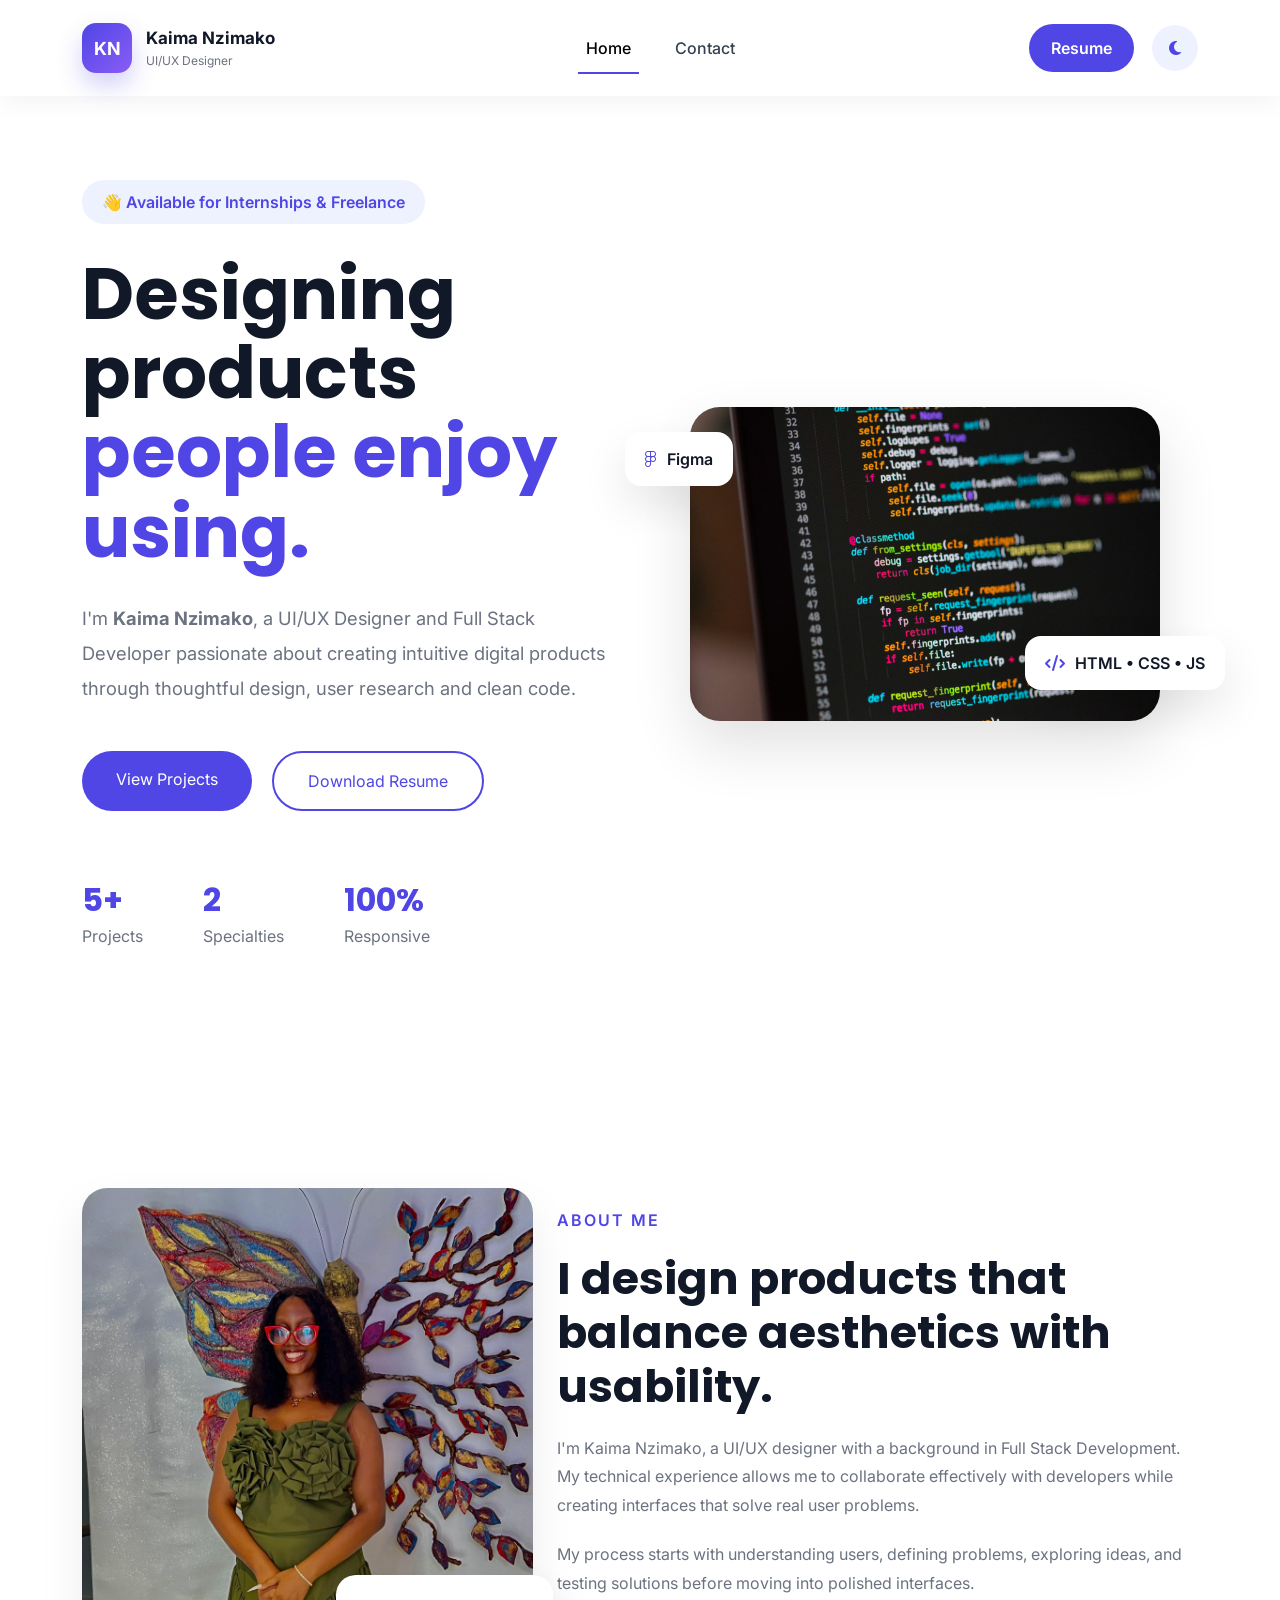
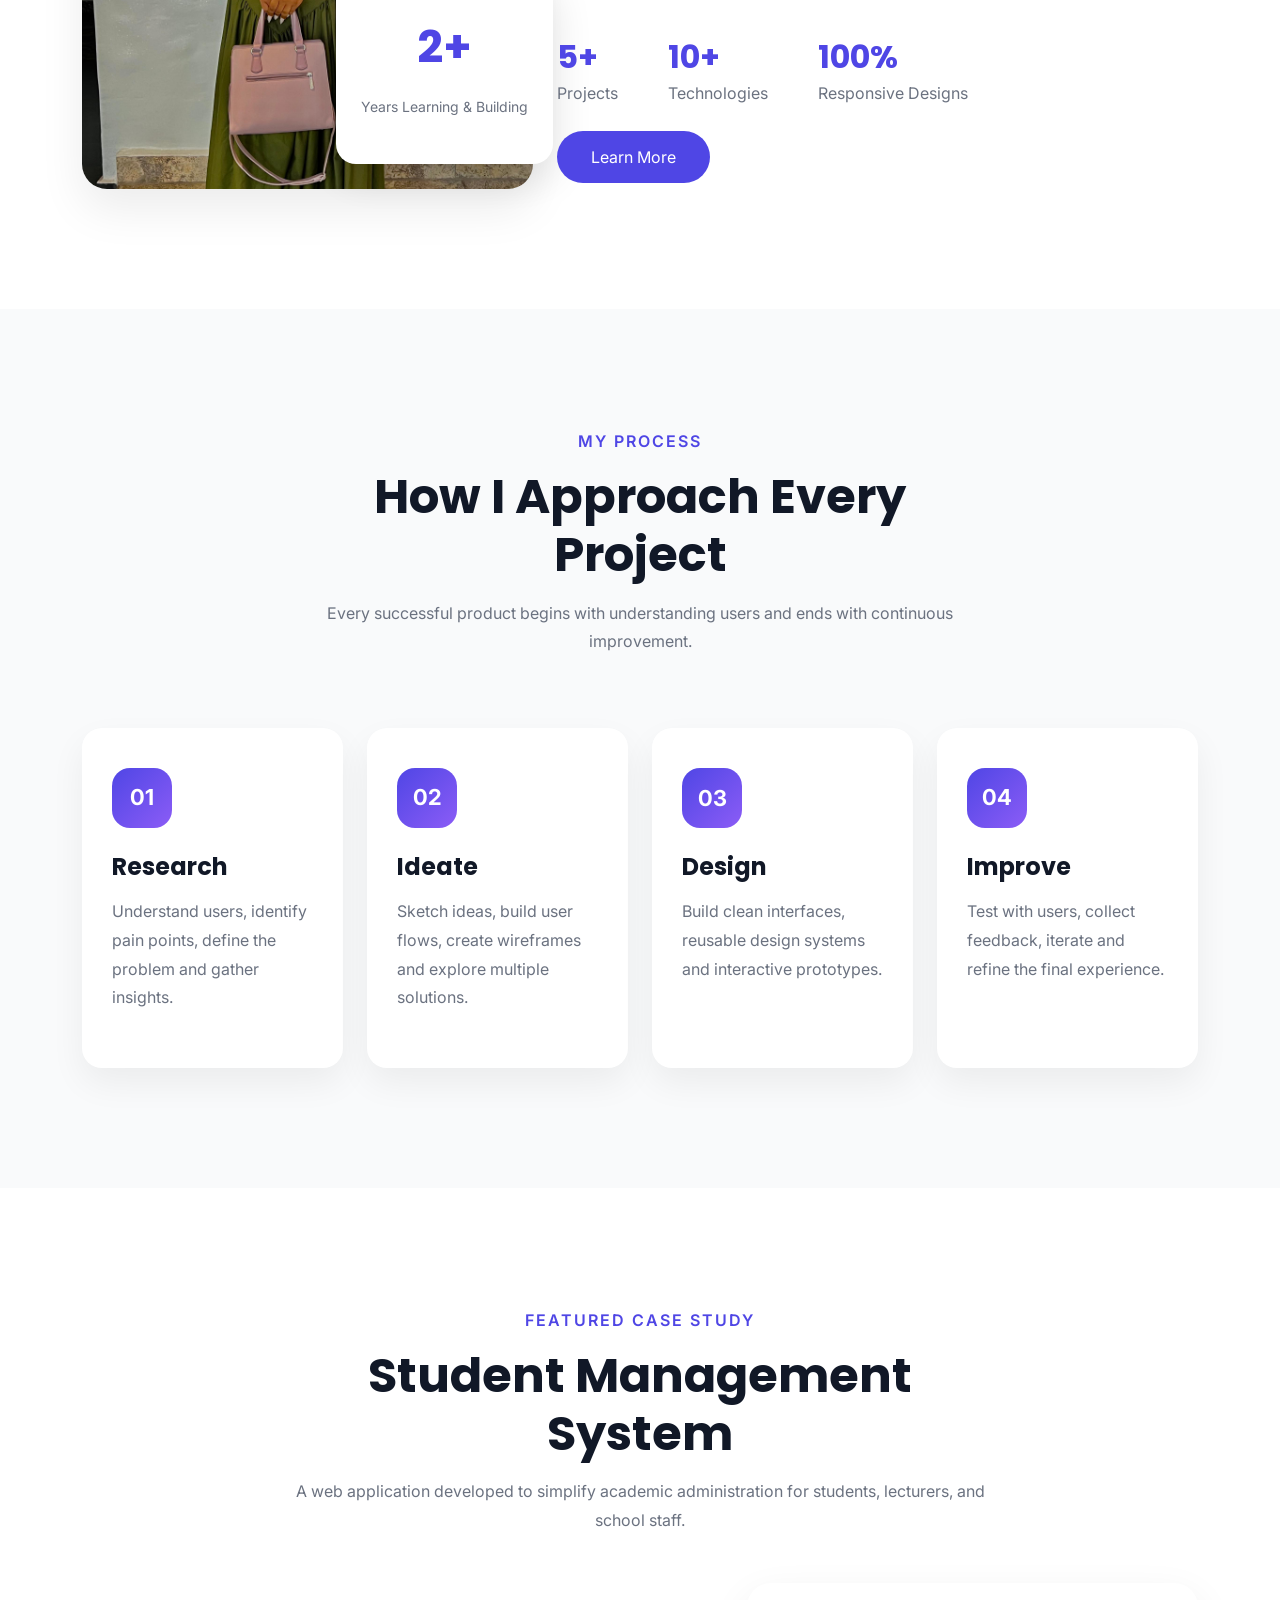
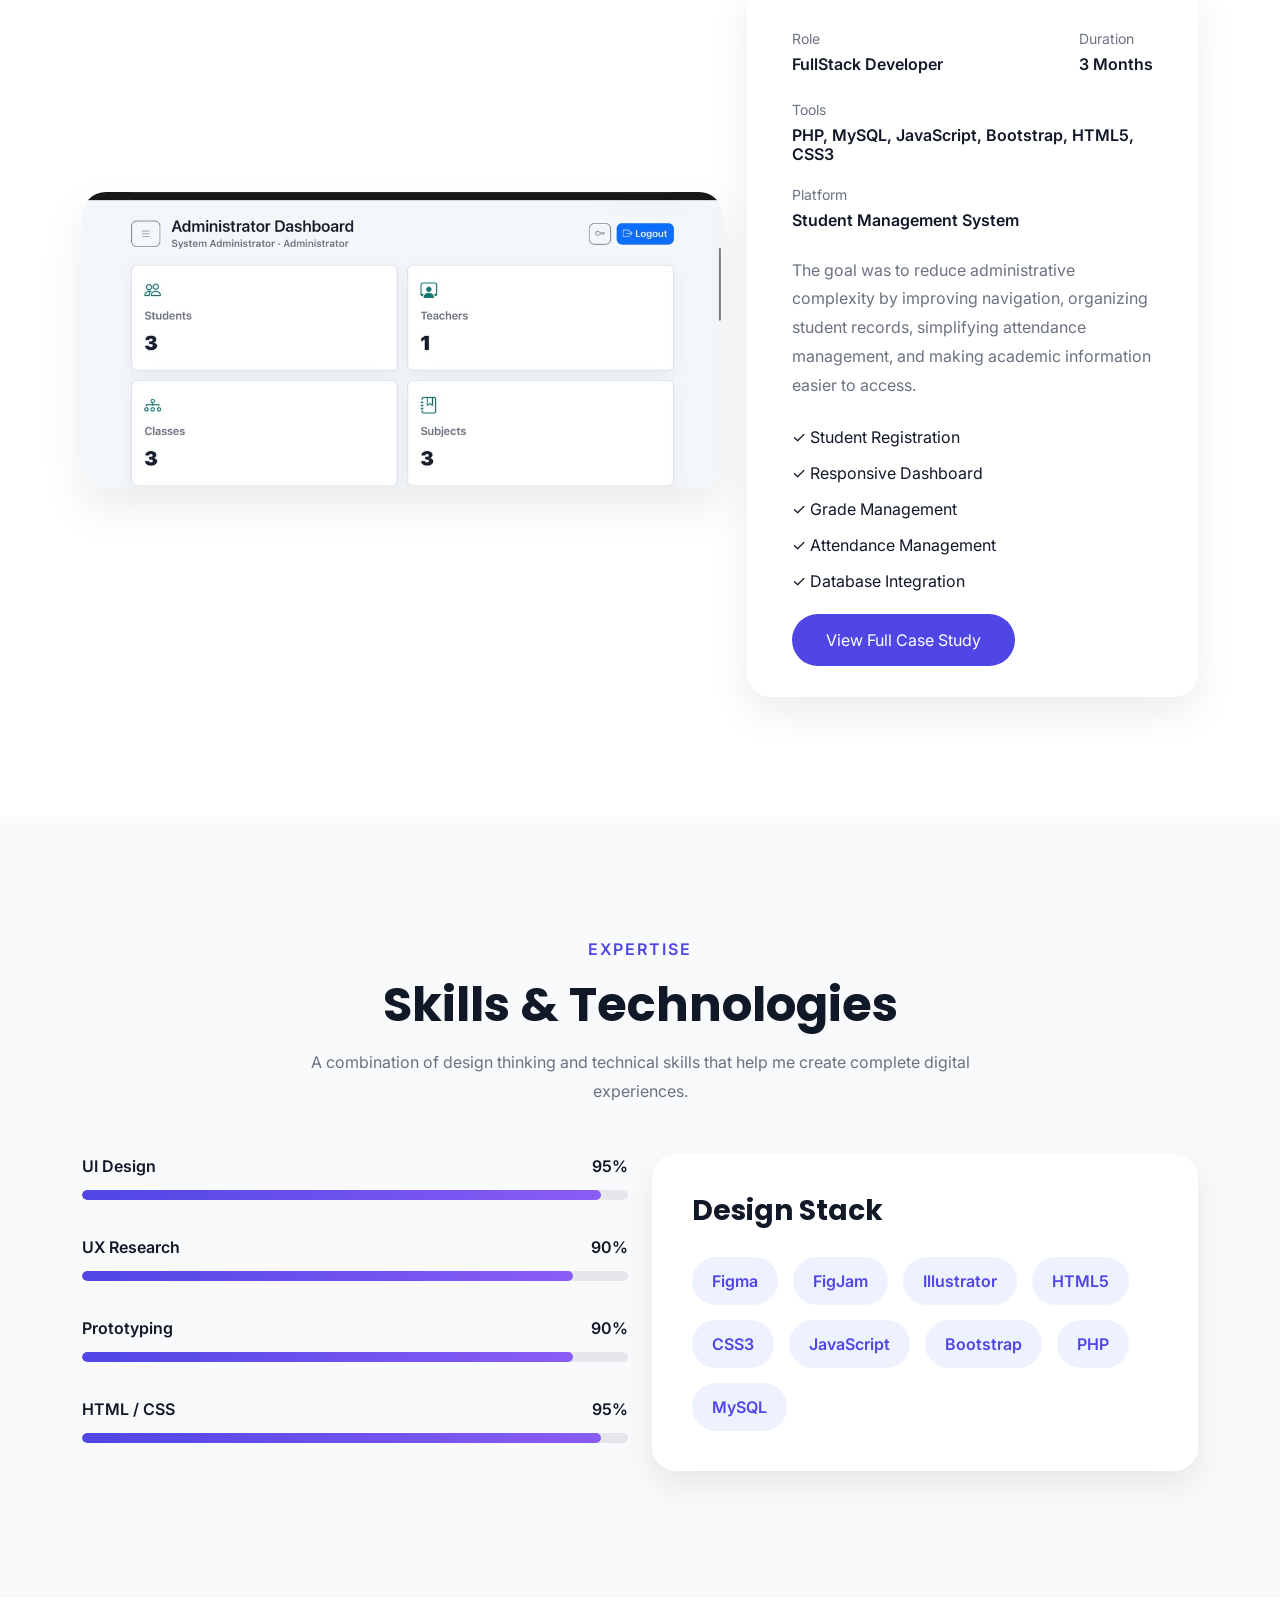
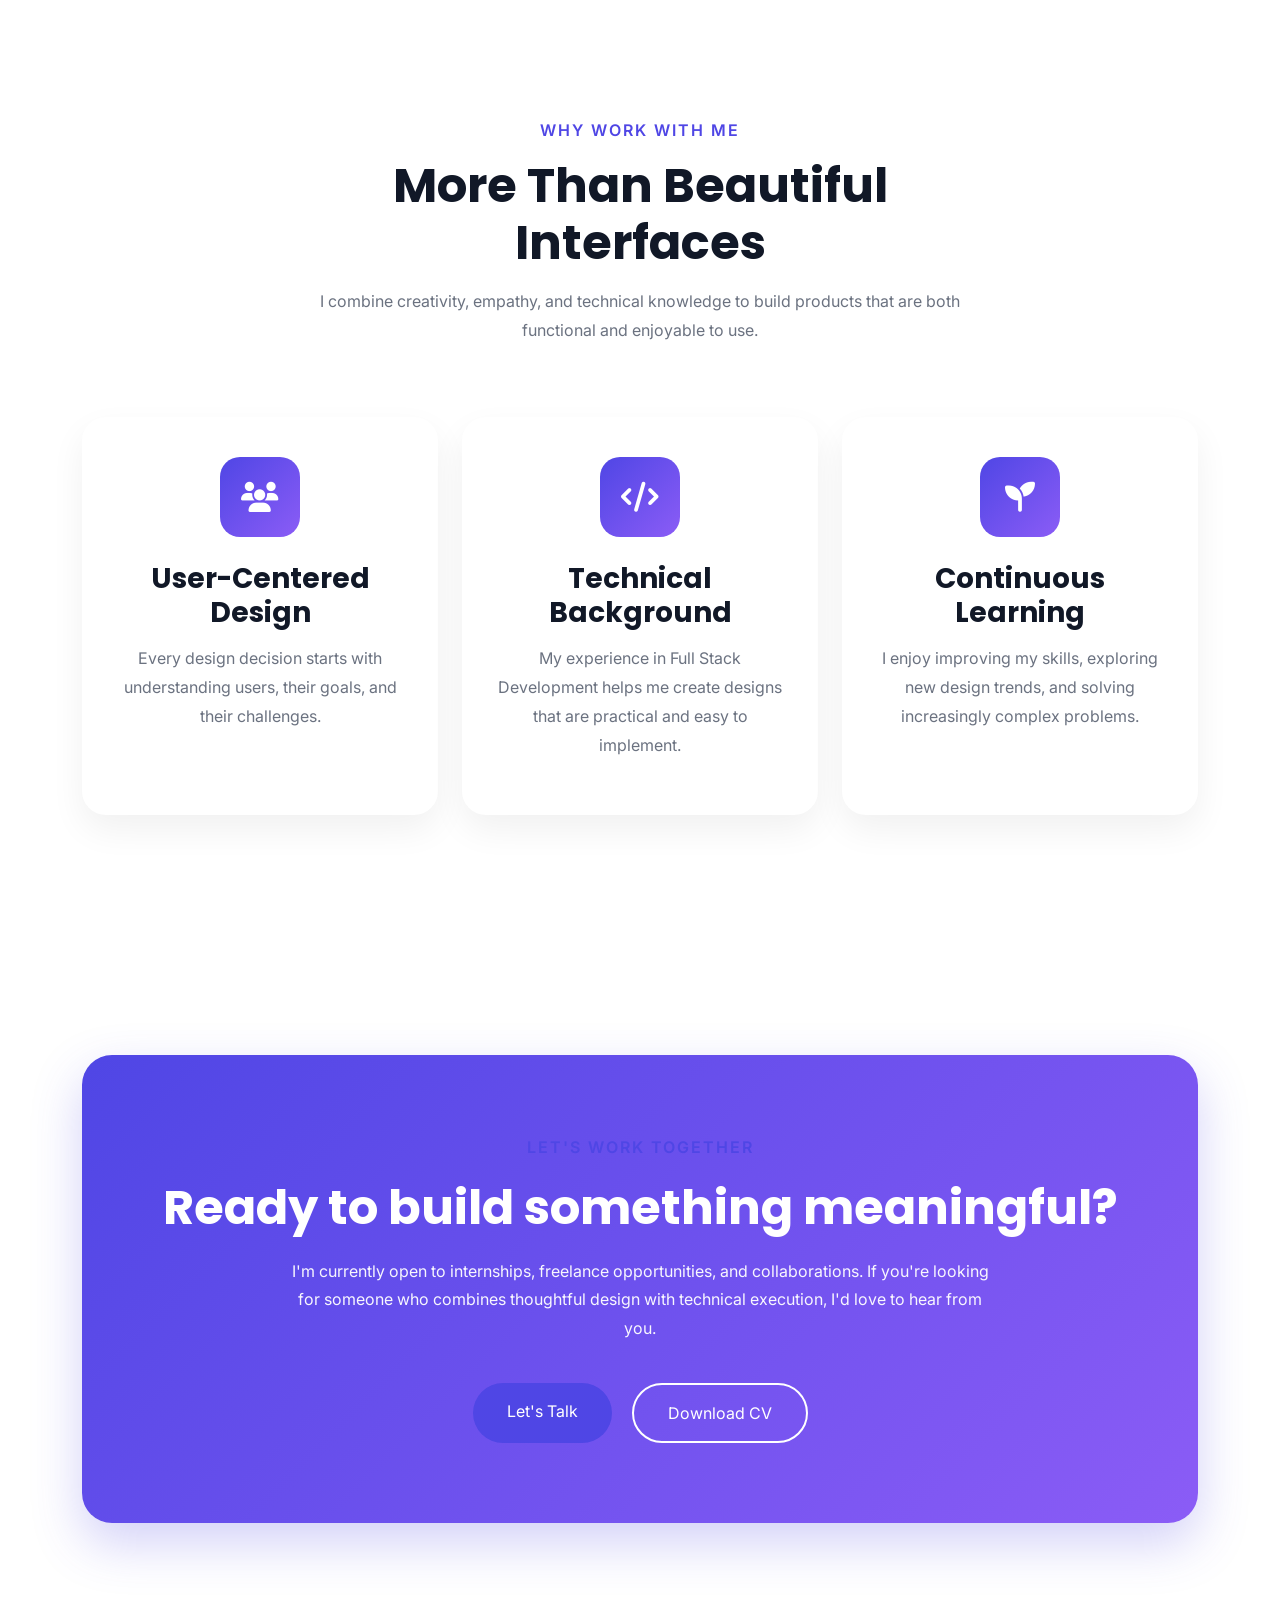
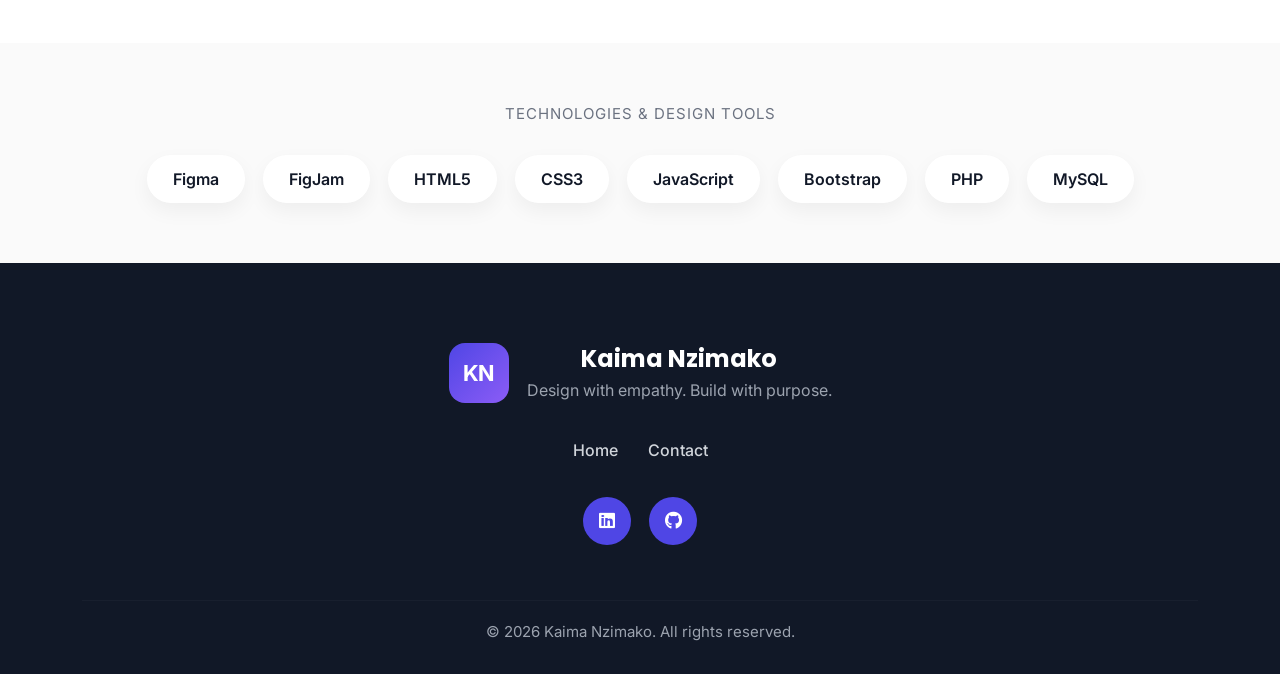
==== commit 690832f0: "deleted half of the hero section" ====
--- a/index.html
+++ b/index.html
@@ -88,7 +88,7 @@
             <div class="nav-actions">
 
                 <a
-                    href="resume/kaima_nzimako_resume.pdf"
+                    href="./resume/kaima_nzimako_resume.pdf"
                     class="resume-btn"
                     download>
 
@@ -142,13 +142,13 @@
 
                 <div class="hero-buttons">
 
-                    <a href="pages/projects.html" class="btn-primary-custom">
+                    <a href="./case-studies/student-management.html" class="btn-primary-custom">
 
                         View Projects
 
                     </a>
 
-                    <a href="resume/Kaima_Nzimako_Resume.pdf"
+                    <a href="./resume/kaima_nzimako_resume.pdf"
                         class="btn-secondary-custom"
                         download>
 
@@ -225,196 +225,7 @@
 
 </section>
 
-<!-- ================= FEATURED PROJECTS ================= -->
-
-<section class="featured-projects" data-aos="fade-up">
-
-    <div class="container">
-
-        <div class="section-heading text-center">
-
-            <span class="section-tag">
-                FEATURED WORK
-            </span>
-
-            <h2>
-                Selected Case Studies
-            </h2>
-
-            <p>
-                Each project reflects my design process, problem-solving approach, and attention to user experience.
-            </p>
-
-        </div>
-
-        <div class="projects-grid">
-
-            <!-- Student Management -->
-
-            <article class="featured-card" data-aos="fade-up">
-
-                <div class="project-image">
-
-                    <img src="./assets/images/student-management.jpeg"
-                        alt="Student Management System">
-
-                </div>
-
-                <div class="project-details">
-
-                    <span class="project-label">
-                        FULL STACK WEB APPLICATION
-                    </span>
-
-                    <h3>
-                        Student Management System
-                    </h3>
-
-                    <p>
-
-                        Developed a school management platform that streamlines attendance tracking, grading, and administrative workflows.
-
-                    </p>
-
-                    <div class="project-tags">
-
-                        <span>PHP</span>
-                      <span>HTML5</span>
-                        <span>MySQL</span>
-                        <span>BootStrap</span>
-                        <span>JavaScript</span>
-
-                    </div>
-
-                    <div class="project-footer">
-
-                        <a href="case-studies/student-management.html" class="project-btn">
-
-                            View Case Study →
-
-                        </a>
-                      
-
-                        <span>4 Weeks</span>
-
-                    </div>
-
-                </div>
-
-            </article>
-
-            <!-- Recipe Finder -->
-
-            <article class="featured-card reverse" data-aos="fade-up" data-aos-delay="150">
-
-                <div class="project-image">
-
-                    <img src="./assets/images/recipe-finder.jpeg"
-                        alt="Recipe Finder">
-
-                </div>
-
-                <div class="project-details">
-
-                    <span class="project-label">
-
-                        FULL STACK
-
-                    </span>
-
-                    <h3>
-
-                        Recipe Finder
-
-                    </h3>
-
-                    <p>
-
-                        A responsive web application using TheMealDB API that allows users to discover meals with an intuitive interface.
-
-                    </p>
-
-                    <div class="project-tags">
-
-                        <span>HTML</span>
-
-                        <span>CSS</span>
-
-                        <span>JavaScript</span>
-
-                        <span>API</span>
-
-                    </div>
-                       <a href="case-studies/recipe-finder.html" class="project-btn">
-                         View Case Study →
-                        </a>
-
-                        <span>3 Weeks</span>
-                    </div>
-                </div>
-            </article>
-
-            <!-- Quizzle -->
-
-            <article class="featured-card" data-aos="fade-up" data-aos-delay="300">
-
-                <div class="project-image">
-
-                    <img src="./assets/images/quizzle.jpeg"
-                        alt="Quizzle">
-
-                </div>
-
-                <div class="project-details">
-
-                    <span class="project-label">
-
-                        UI DESIGN
-
-                    </span>
-
-                    <h3>
-
-                        Quizzle
-
-                    </h3>
-
-                    <p>
-
-                        A modern quiz experience focused on engagement, accessibility, and interactive learning.
-
-                    </p>
-
-                    <div class="project-tags">
-
-                        <span>Wireframes</span>
-
-                        <span>UI Design</span>
-
-                        <span>Prototype</span>
-
-                    </div>
-
-                    <div class="project-footer">
-
-                        <a href="case-studies/quizzle.html" class="project-btn">
-                            View Case Study →
-                        </a>
-                        
-
-                        <span>2 Weeks</span>
-
-                    </div>
-
-                </div>
-
-            </article>
-
-        </div>
-
-    </div>
-
-</section>
+
 <!-- ================= ABOUT PREVIEW ================= -->
 
 <section class="about-preview" data-aos="fade-up">
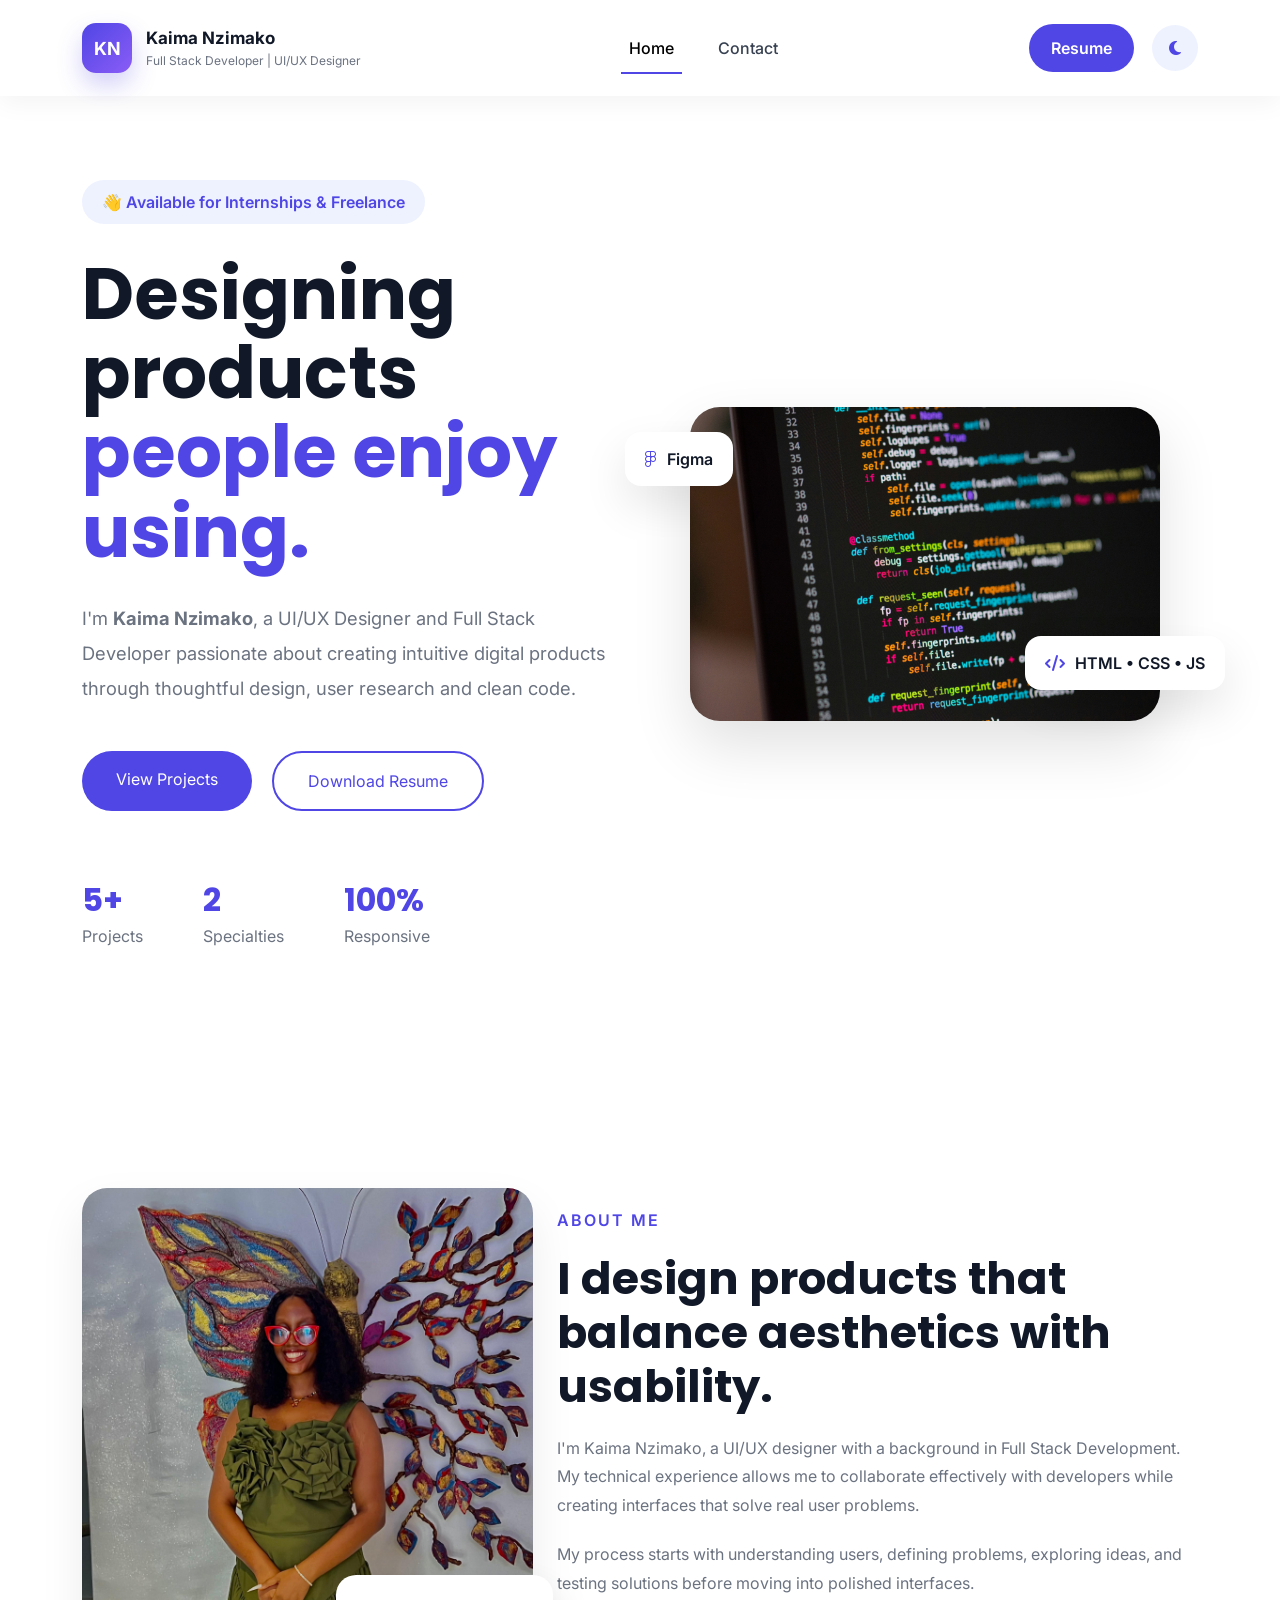
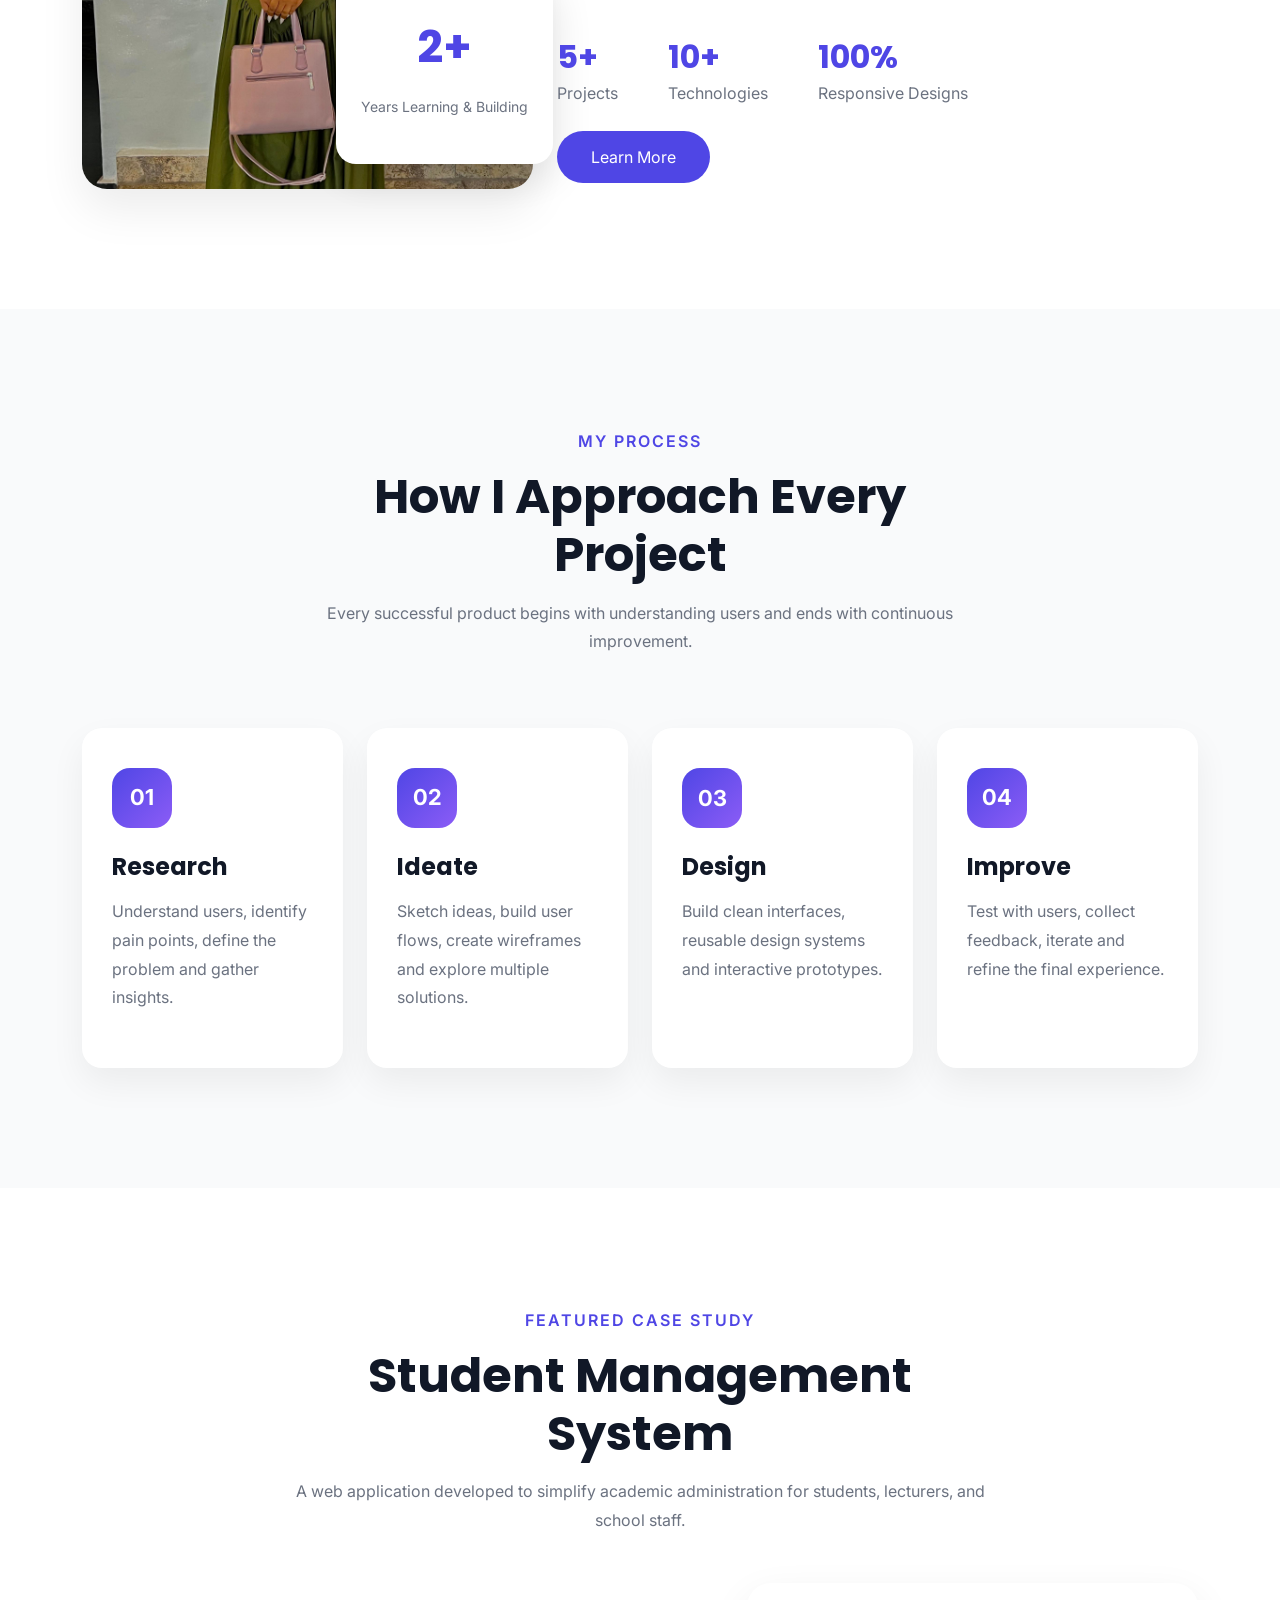
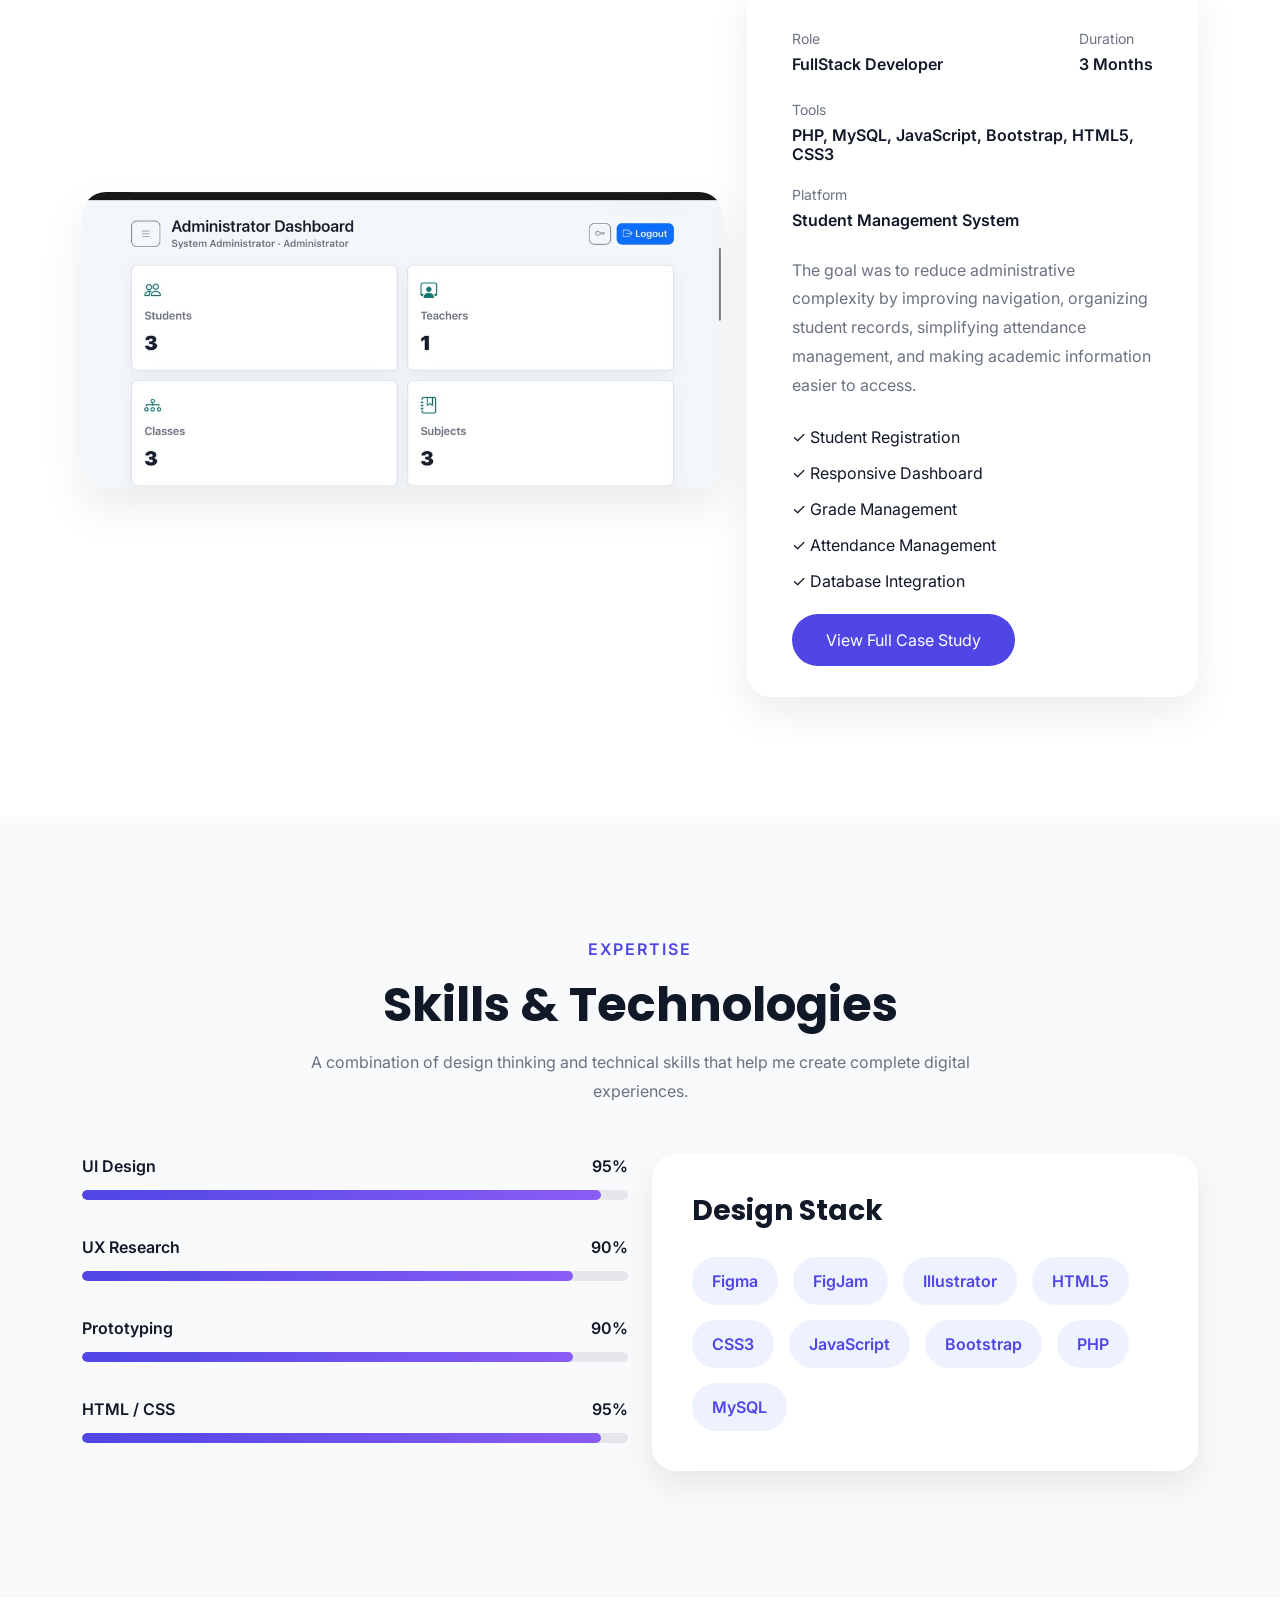
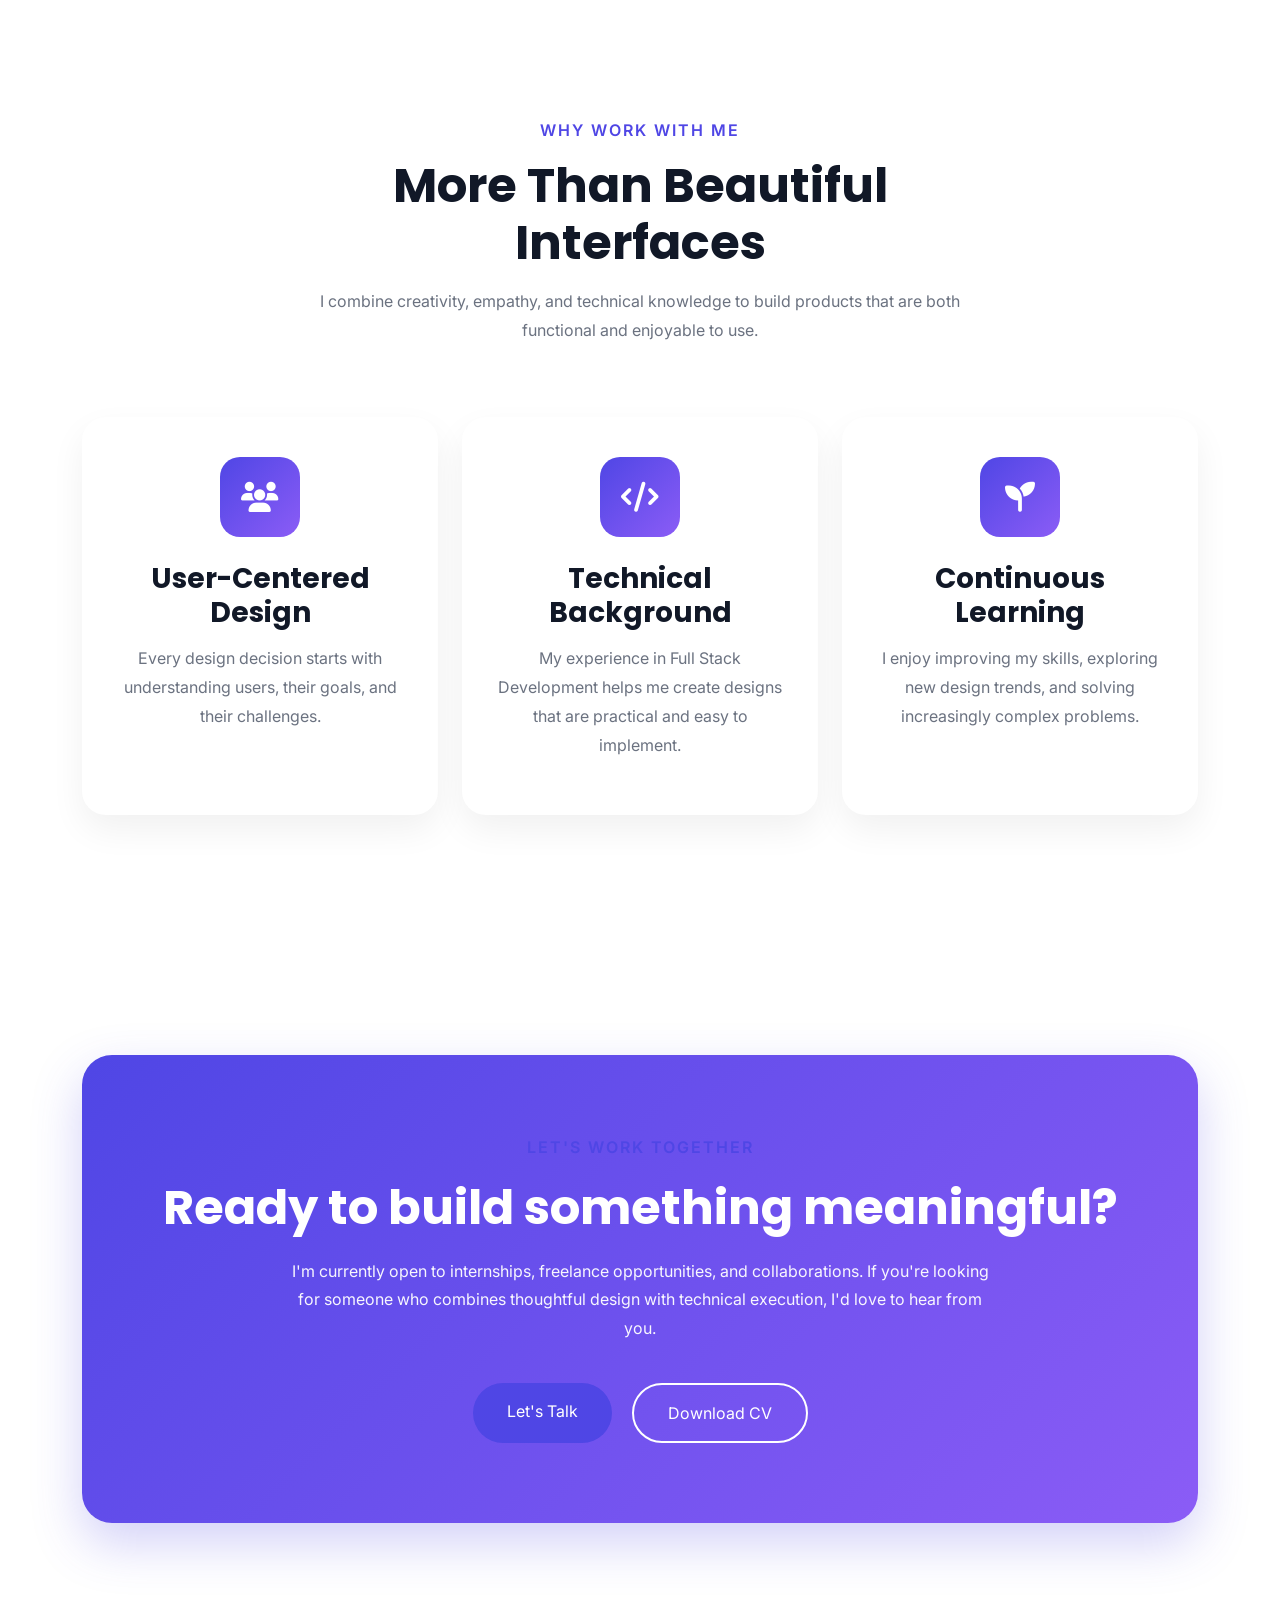
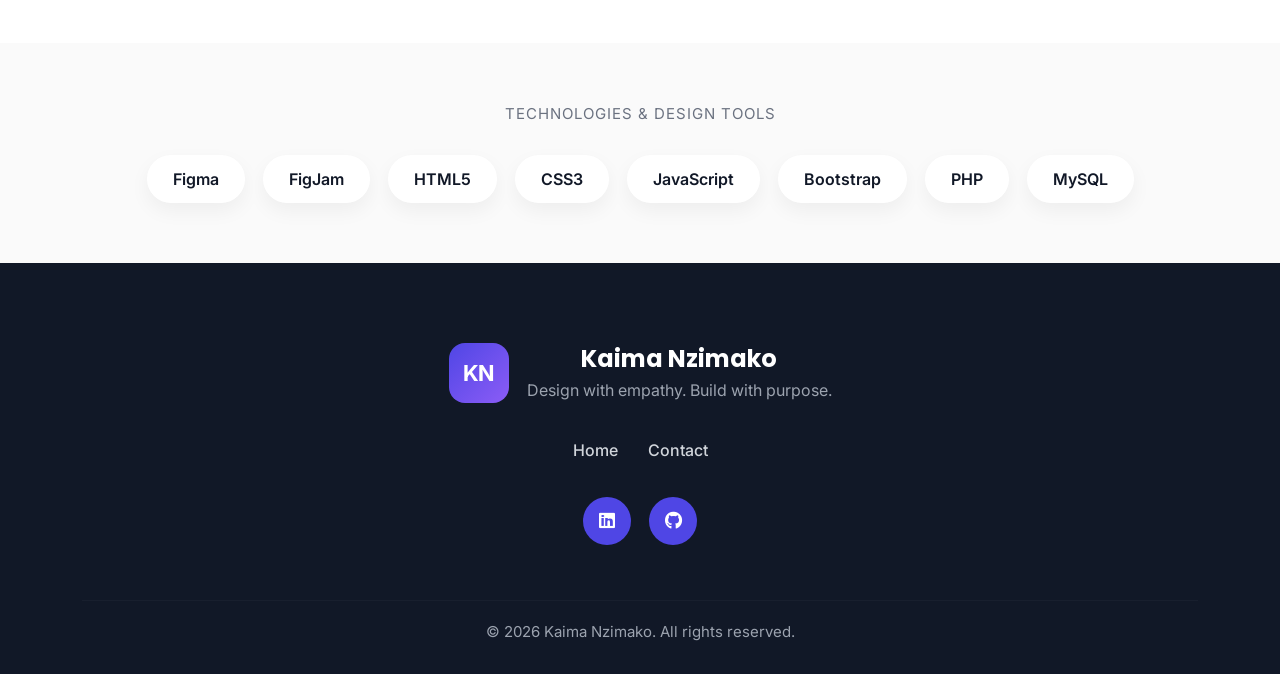
==== commit 0ac5bc4e: "navbar changes" ====
--- a/index.html
+++ b/index.html
@@ -6,7 +6,7 @@
     <meta charset="UTF-8">
     <meta name="viewport" content="width=device-width, initial-scale=1.0">
 
-    <title>Kaima Nzimako | UI/UX Designer</title>
+    <title>Kaima Nzimako |  Full Stack Developer</title>
 
     <meta name="description"
         content="Portfolio of Kaima Nzimako, UI/UX Designer and Full Stack Developer.">
@@ -51,7 +51,7 @@
 
             <div class="logo-text">
                 <span>Kaima Nzimako</span>
-                <small>UI/UX Designer</small>
+                <small> Full Stack Developer | UI/UX Designer </small>
             </div>
 
         </a>
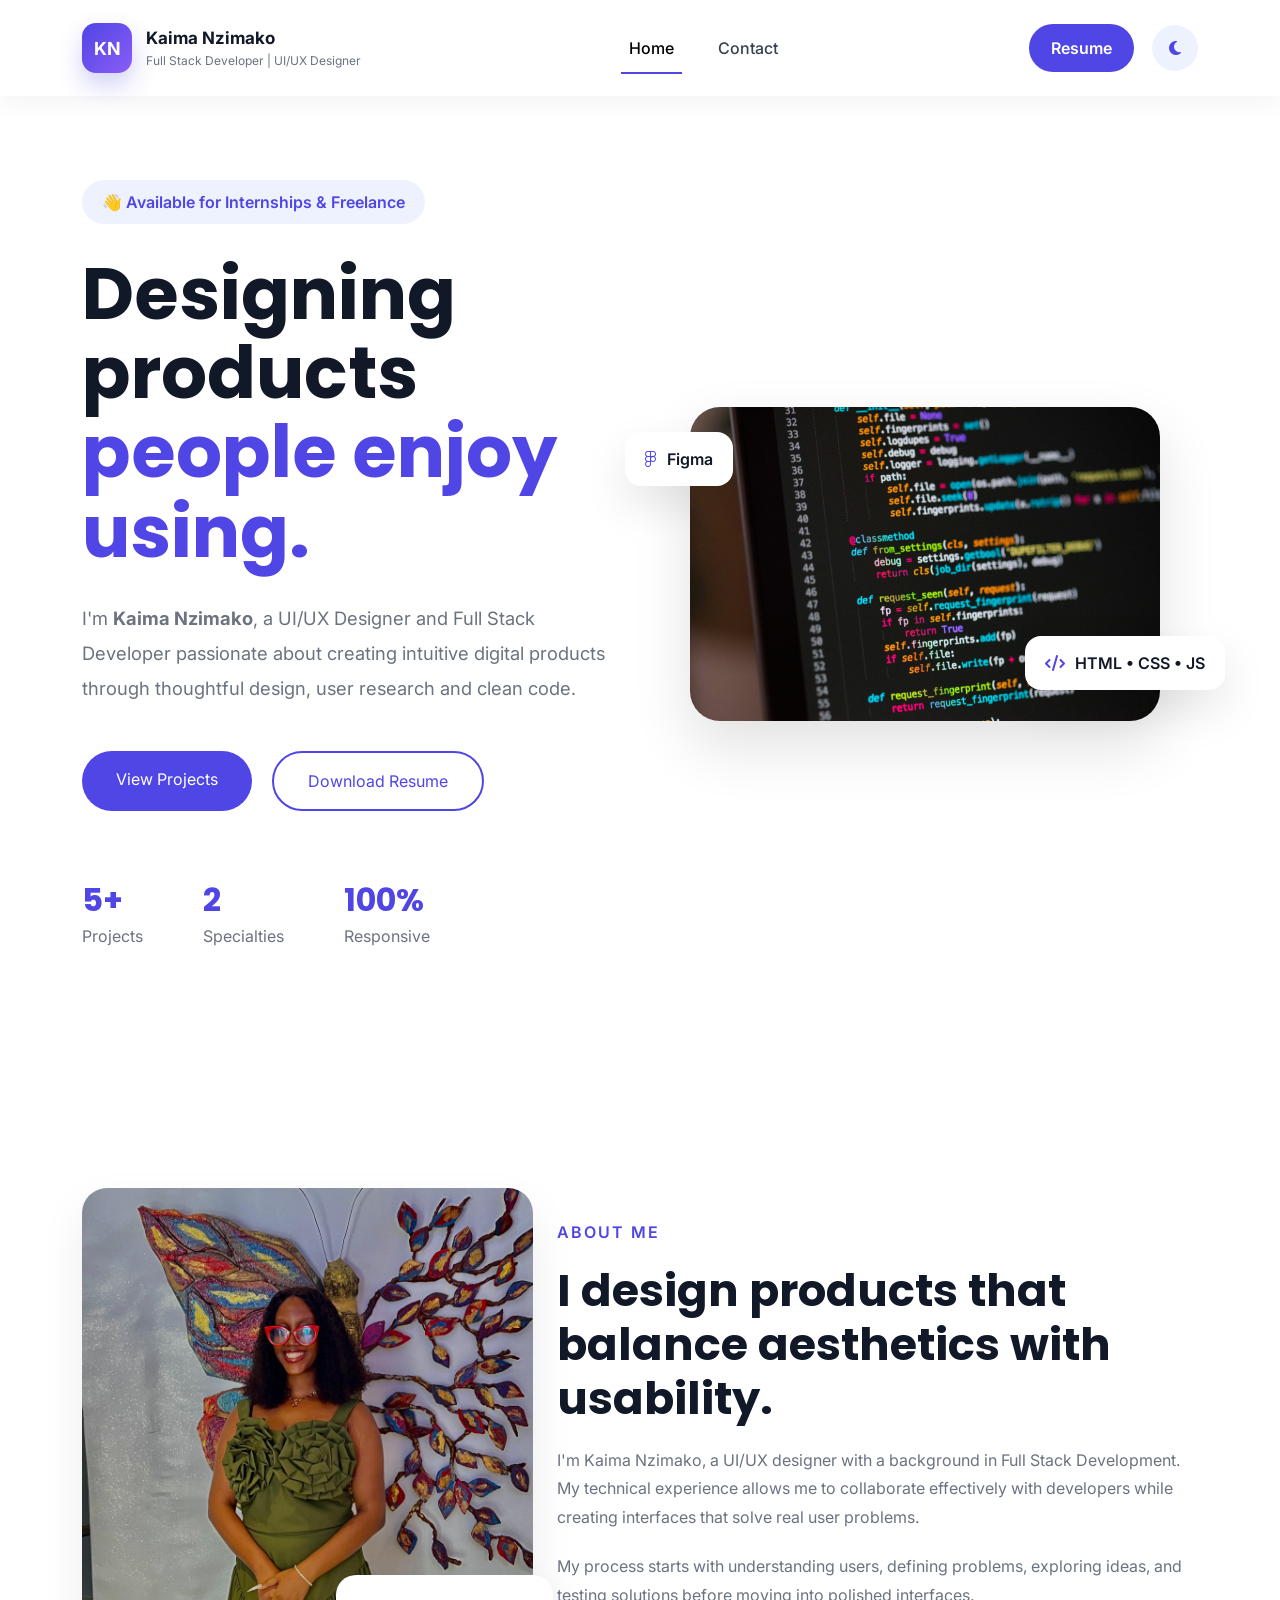
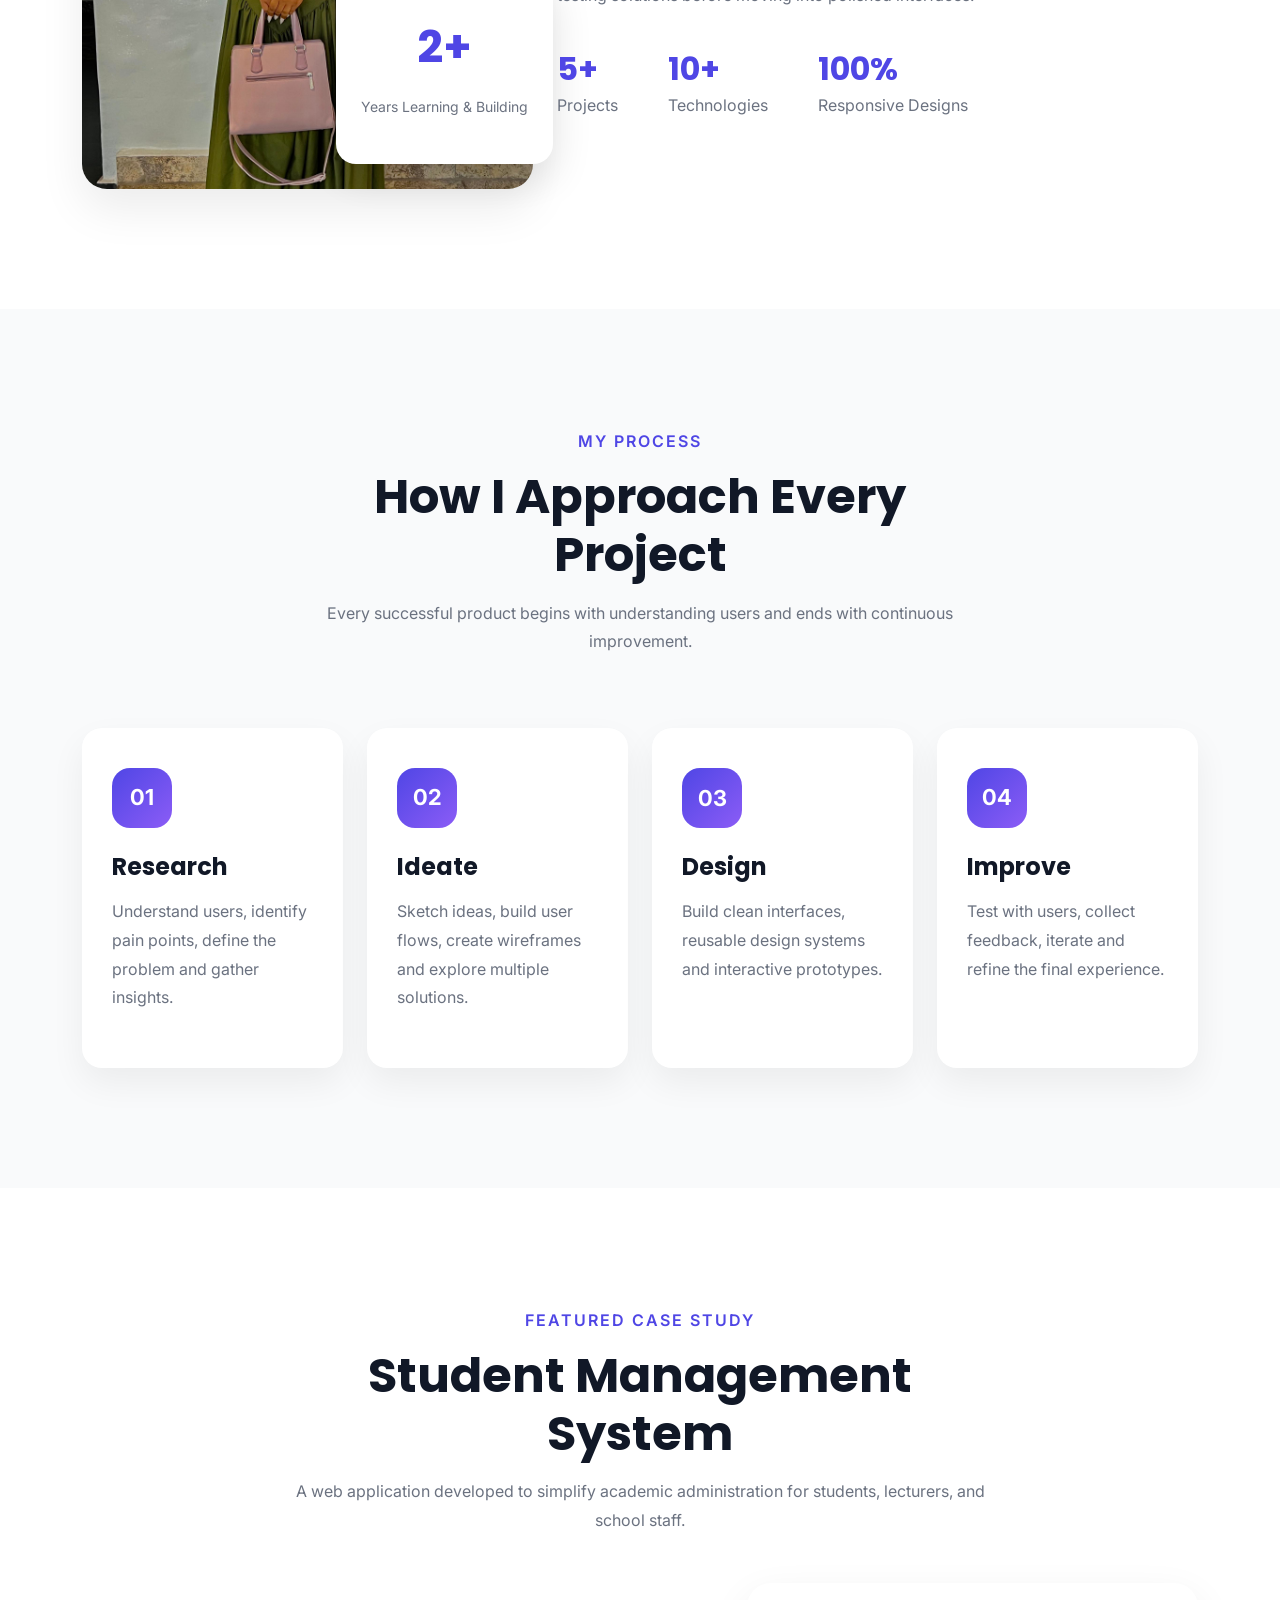
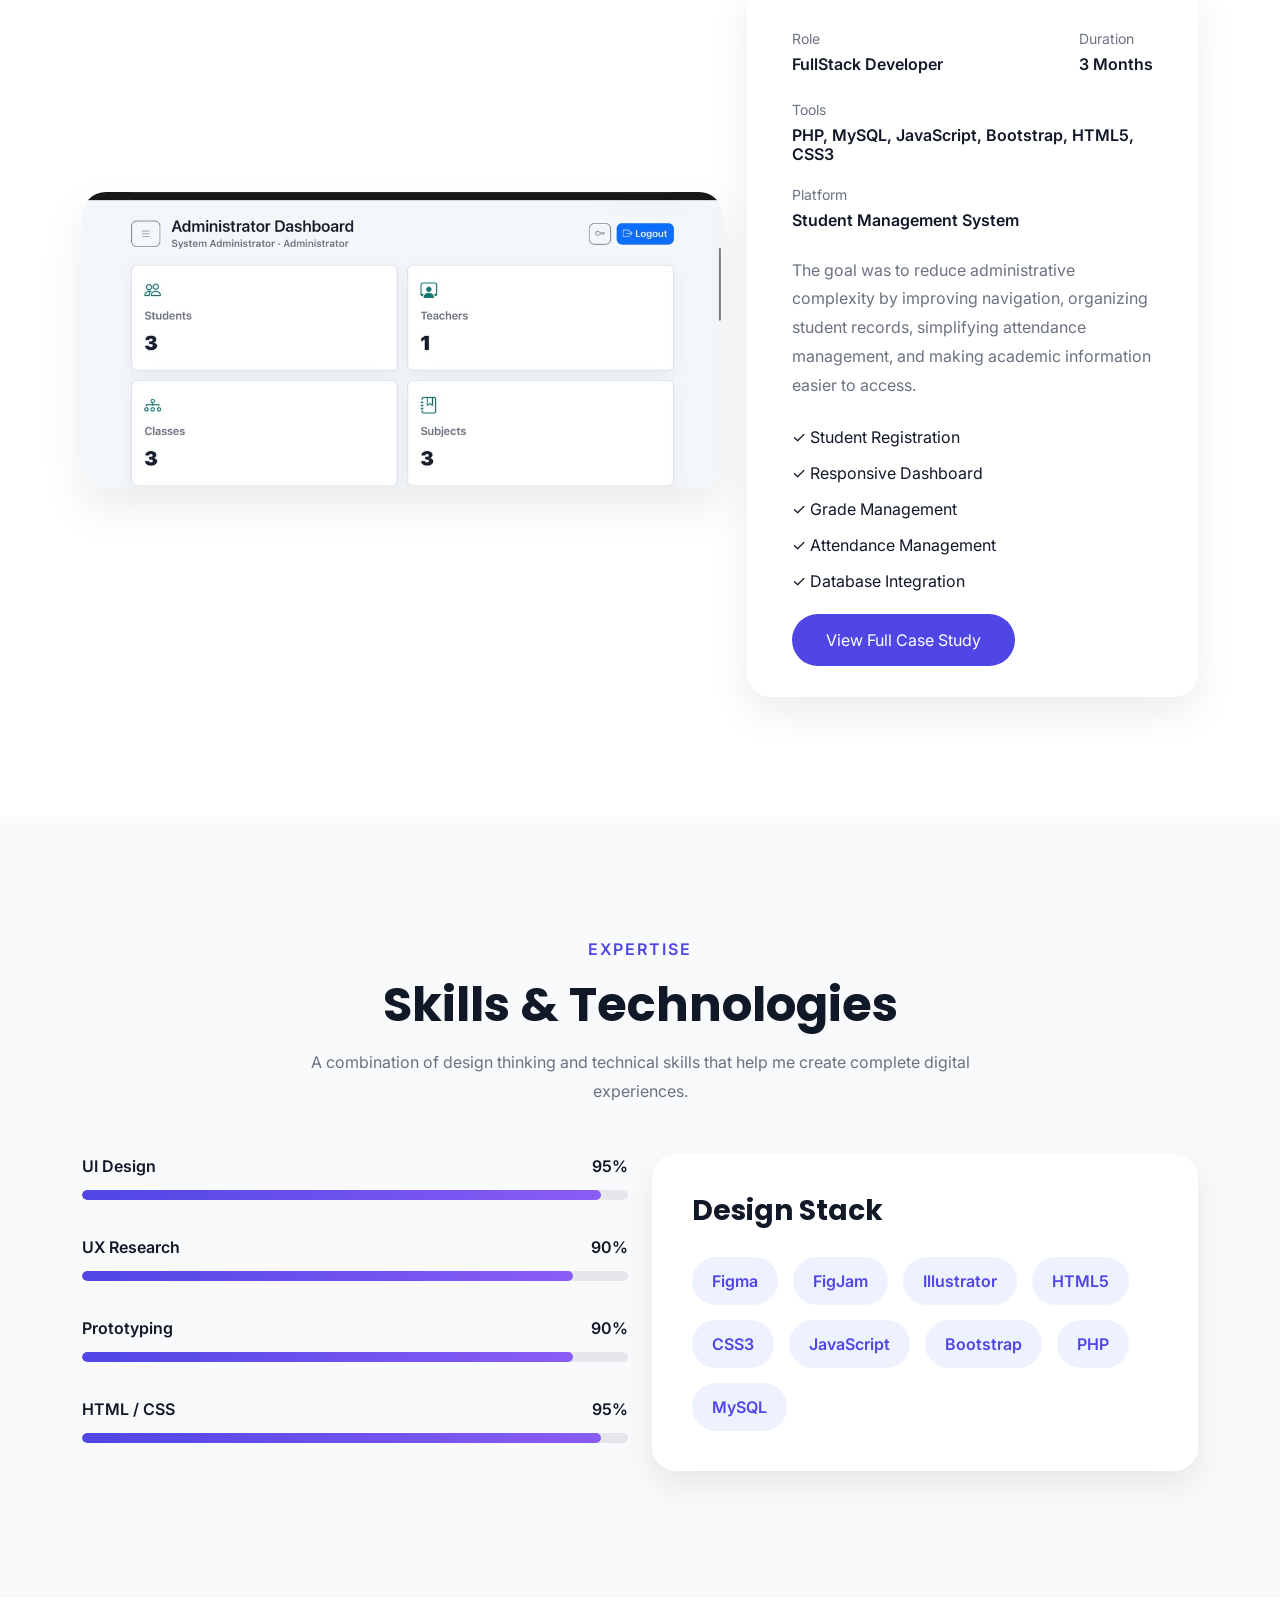
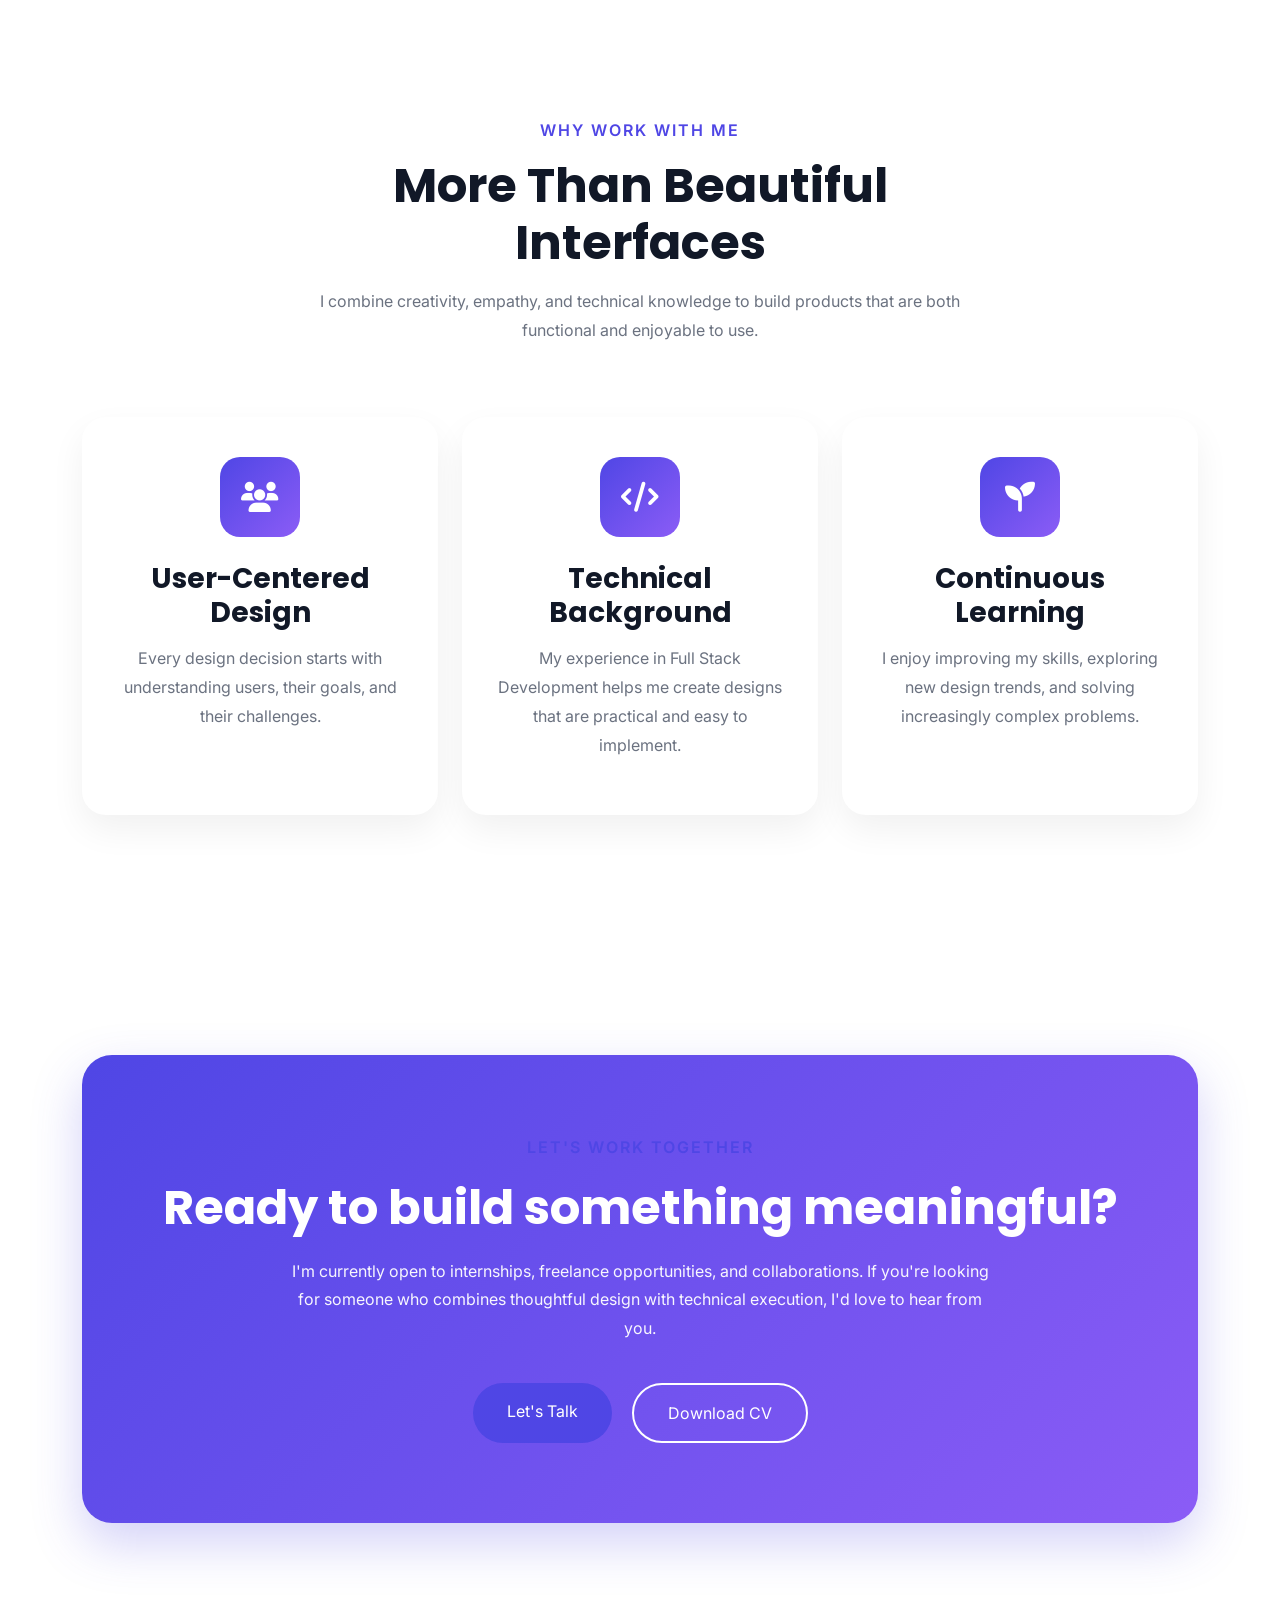
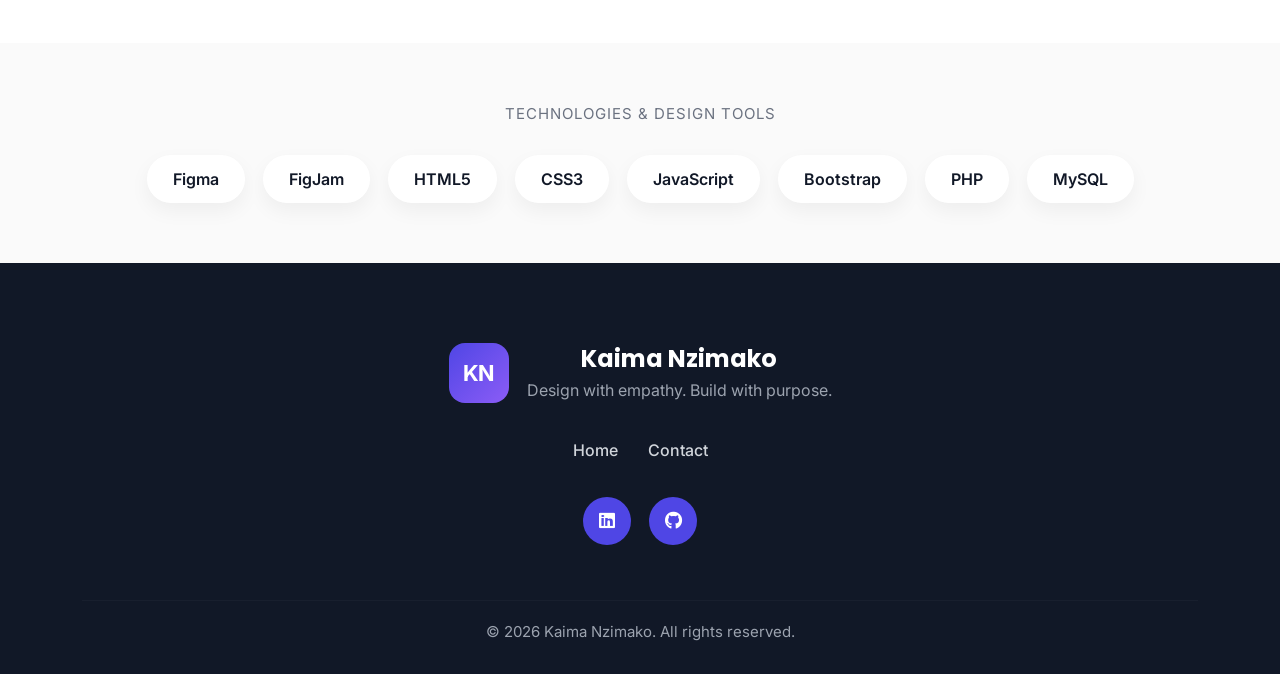
==== commit 058c7e75: "updated" ====
--- a/index.html
+++ b/index.html
@@ -308,13 +308,6 @@
 
                 </div>
 
-                <a href="pages/about.html"
-                    class="btn-primary-custom">
-
-                    Learn More
-
-                </a>
-
             </div>
 
         </div>
